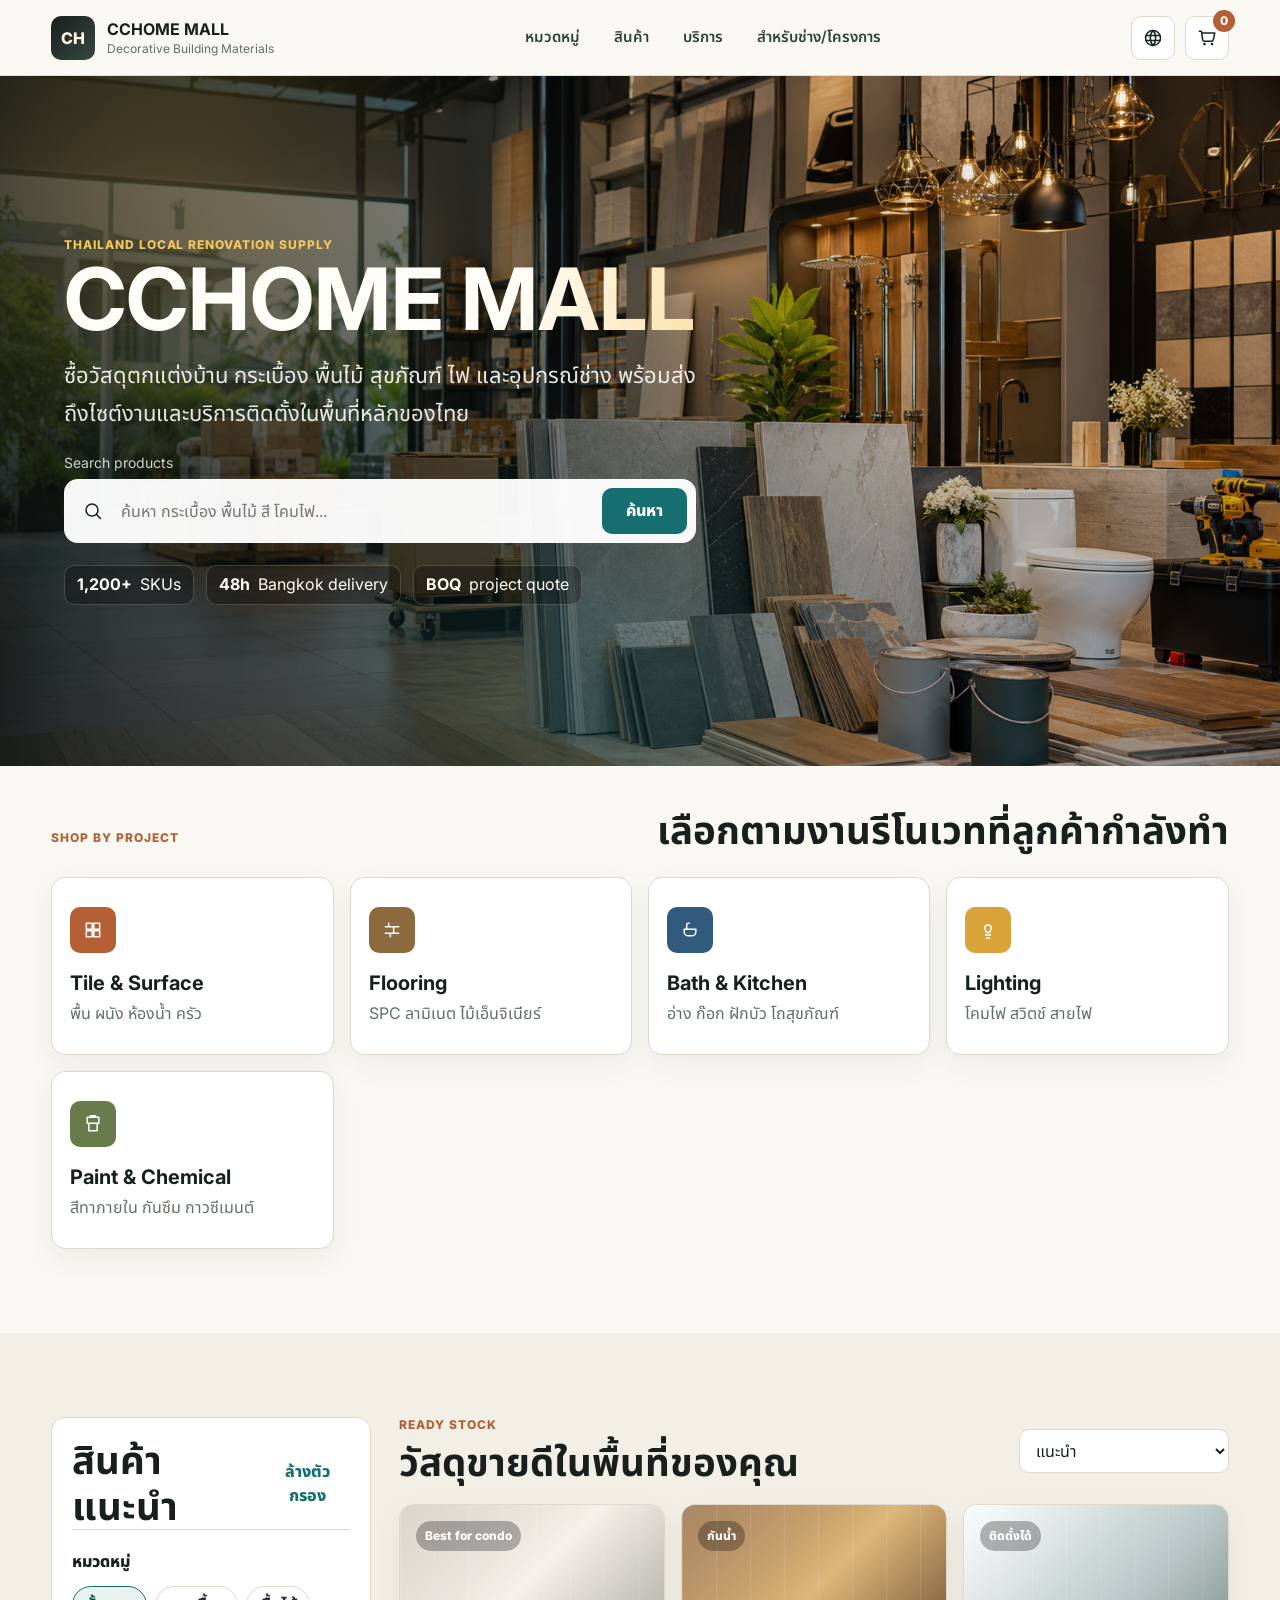
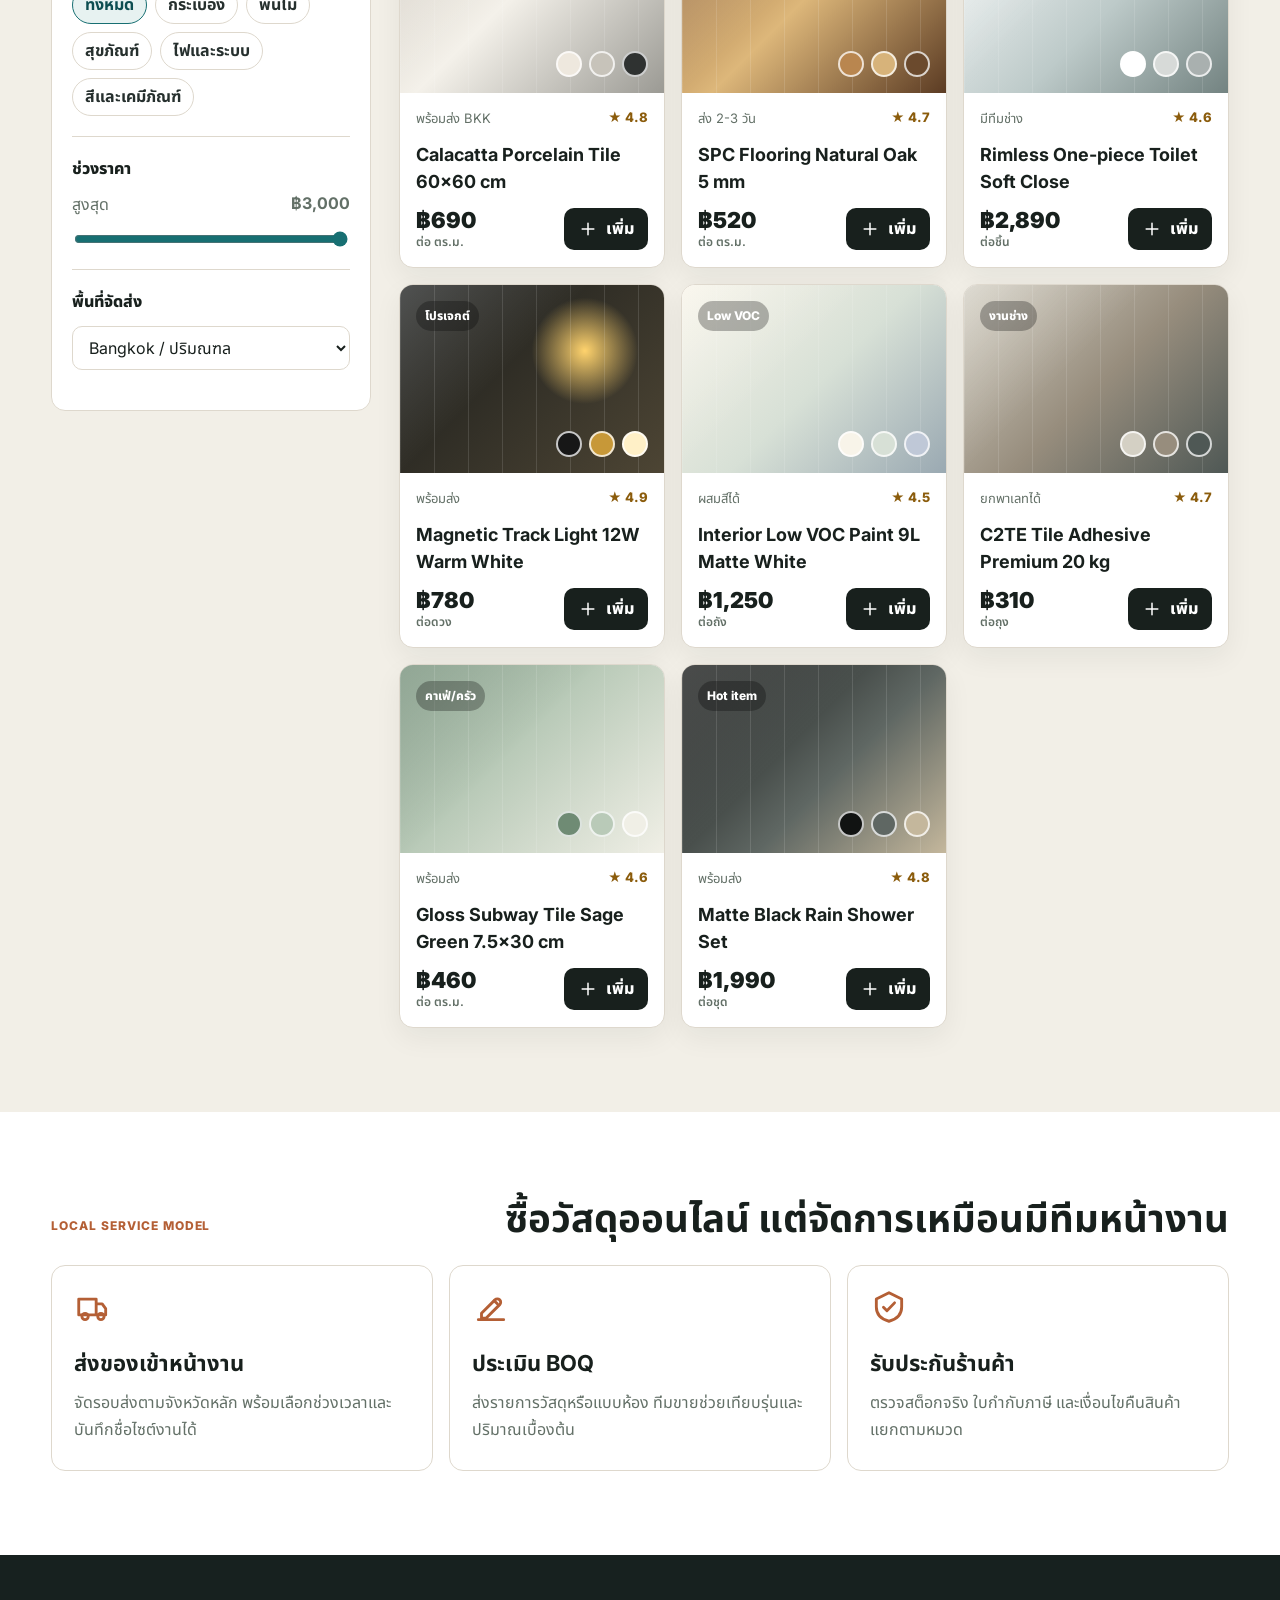
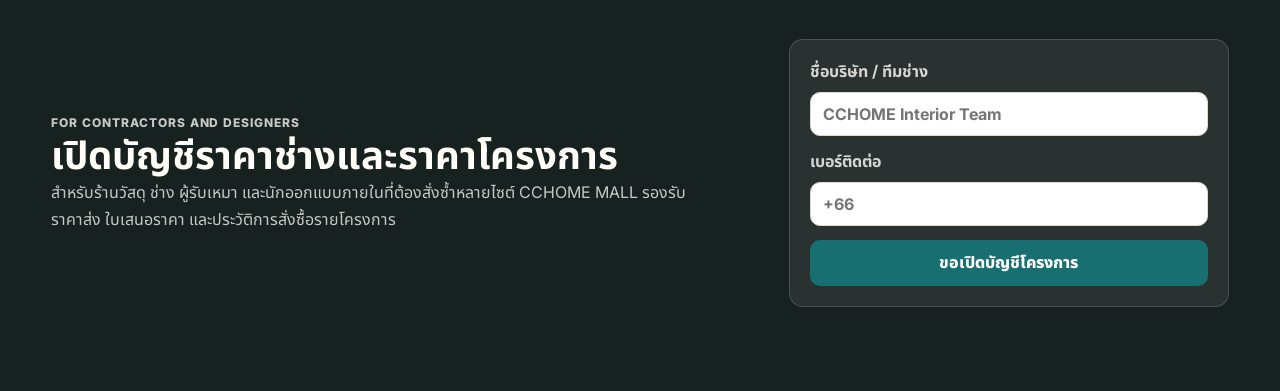
==== index.html @ 35a235f2 "Initial commit: CCHOME MALL storefront with premium motion design Adds smooth scroll-reveal, hover l" ====
<!doctype html>
<html lang="th">
  <head>
    <meta charset="UTF-8" />
    <meta name="viewport" content="width=device-width, initial-scale=1.0" />
    <meta
      name="description"
      content="CCHOME MALL Thailand local online shopping platform for decorative building materials, renovation supplies, delivery and installation."
    />
    <title>CCHOME MALL | Thailand Decorative Building Materials</title>
    <link rel="icon" href="assets/favicon.svg" type="image/svg+xml" />
    <link rel="preconnect" href="https://fonts.googleapis.com" />
    <link rel="preconnect" href="https://fonts.gstatic.com" crossorigin />
    <link
      href="https://fonts.googleapis.com/css2?family=Noto+Sans+Thai:wght@400;500;600;700;800&family=Inter:wght@400;500;600;700;800&display=swap"
      rel="stylesheet"
    />
    <link rel="stylesheet" href="styles.css" />
  </head>
  <body>
    <header class="site-header">
      <a class="brand" href="#" aria-label="CCHOME MALL home">
        <span class="brand-mark">CH</span>
        <span>
          <strong>CCHOME MALL</strong>
          <small>Decorative Building Materials</small>
        </span>
      </a>

      <nav class="top-nav" aria-label="Main navigation">
        <a href="#categories">หมวดหมู่</a>
        <a href="#products">สินค้า</a>
        <a href="#services">บริการ</a>
        <a href="#trade">สำหรับช่าง/โครงการ</a>
      </nav>

      <div class="header-actions">
        <button class="icon-button" type="button" aria-label="Choose language" title="Language">
          <svg aria-hidden="true" viewBox="0 0 24 24">
            <path d="M12 21a9 9 0 1 0 0-18 9 9 0 0 0 0 18Z" />
            <path d="M3.6 9h16.8M3.6 15h16.8M12 3c2.1 2.2 3.2 5.2 3.2 9S14.1 18.8 12 21c-2.1-2.2-3.2-5.2-3.2-9S9.9 5.2 12 3Z" />
          </svg>
        </button>
        <button class="cart-button" type="button" data-open-cart aria-label="Open cart">
          <svg aria-hidden="true" viewBox="0 0 24 24">
            <path d="M6.3 6h15l-1.8 8.2a2 2 0 0 1-2 1.6H8.8a2 2 0 0 1-2-1.6L5.3 3.8H2.8" />
            <path d="M9 20a.7.7 0 1 0 0-1.4A.7.7 0 0 0 9 20ZM18 20a.7.7 0 1 0 0-1.4.7.7 0 0 0 0 1.4Z" />
          </svg>
          <span data-cart-count>0</span>
        </button>
      </div>
    </header>

    <main>
      <section class="hero" aria-label="CCHOME MALL shopping entry">
        <img src="assets/hero-showroom.png" alt="Modern showroom with tiles, flooring, lighting and bathroom materials" />
        <div class="hero-overlay"></div>
        <div class="hero-glow" aria-hidden="true"></div>
        <div class="hero-content">
          <p class="eyebrow">Thailand local renovation supply</p>
          <h1>CCHOME MALL</h1>
          <p class="hero-copy">
            ซื้อวัสดุตกแต่งบ้าน กระเบื้อง พื้นไม้ สุขภัณฑ์ ไฟ และอุปกรณ์ช่าง พร้อมส่งถึงไซต์งานและบริการติดตั้งในพื้นที่หลักของไทย
          </p>

          <form class="search-panel" role="search" data-search-form>
            <label for="site-search">Search products</label>
            <div class="search-row">
              <svg aria-hidden="true" viewBox="0 0 24 24">
                <path d="m21 21-4.4-4.4M10.8 18a7.2 7.2 0 1 1 0-14.4 7.2 7.2 0 0 1 0 14.4Z" />
              </svg>
              <input id="site-search" type="search" placeholder="ค้นหา กระเบื้อง พื้นไม้ สี โคมไฟ..." autocomplete="off" />
              <button type="submit">ค้นหา</button>
            </div>
          </form>

          <div class="hero-stats" aria-label="Marketplace highlights">
            <span><strong data-count-to="1200" data-suffix="+">0</strong> SKUs</span>
            <span><strong data-count-to="48" data-suffix="h">0</strong> Bangkok delivery</span>
            <span><strong>BOQ</strong> project quote</span>
          </div>
        </div>
      </section>

      <section class="quick-shop" id="categories">
        <div class="section-heading reveal">
          <p class="eyebrow">Shop by project</p>
          <h2>เลือกตามงานรีโนเวทที่ลูกค้ากำลังทำ</h2>
        </div>
        <div class="category-grid" data-category-list></div>
      </section>

      <section class="commerce-layout" id="products">
        <aside class="filter-panel" aria-label="Product filters">
          <div class="filter-head">
            <h2>สินค้าแนะนำ</h2>
            <button class="text-button" type="button" data-clear-filters>ล้างตัวกรอง</button>
          </div>

          <div class="filter-group">
            <span class="filter-label">หมวดหมู่</span>
            <div class="chip-list" data-filter-chips></div>
          </div>

          <div class="filter-group">
            <span class="filter-label">ช่วงราคา</span>
            <label class="range-label" for="price-range">
              <span>สูงสุด</span>
              <strong data-price-label>฿3,000</strong>
            </label>
            <input id="price-range" type="range" min="250" max="3000" step="50" value="3000" data-price-range />
          </div>

          <div class="filter-group">
            <span class="filter-label">พื้นที่จัดส่ง</span>
            <select data-delivery-zone aria-label="Delivery zone">
              <option value="Bangkok">Bangkok / ปริมณฑล</option>
              <option value="Chiang Mai">Chiang Mai</option>
              <option value="Phuket">Phuket</option>
              <option value="Isan">Nakhon Ratchasima / Khon Kaen</option>
            </select>
          </div>
        </aside>

        <section class="product-zone" aria-live="polite">
          <div class="toolbar">
            <div>
              <p class="eyebrow">Ready stock</p>
              <h2 data-result-title>วัสดุขายดีในพื้นที่ของคุณ</h2>
            </div>
            <select data-sort aria-label="Sort products">
              <option value="recommended">แนะนำ</option>
              <option value="price-low">ราคาต่ำไปสูง</option>
              <option value="price-high">ราคาสูงไปต่ำ</option>
              <option value="rating">คะแนนสูงสุด</option>
            </select>
          </div>
          <div class="product-grid" data-product-grid></div>
        </section>
      </section>

      <section class="service-band" id="services">
        <div class="section-heading reveal">
          <p class="eyebrow">Local service model</p>
          <h2>ซื้อวัสดุออนไลน์ แต่จัดการเหมือนมีทีมหน้างาน</h2>
        </div>
        <div class="service-grid">
          <article class="reveal">
            <svg aria-hidden="true" viewBox="0 0 24 24">
              <path d="M3 7h11v10H3zM14 10h3.8l2.2 3v4h-6z" />
              <path d="M7 20a2 2 0 1 0 0-4 2 2 0 0 0 0 4ZM17 20a2 2 0 1 0 0-4 2 2 0 0 0 0 4Z" />
            </svg>
            <h3>ส่งของเข้าหน้างาน</h3>
            <p>จัดรอบส่งตามจังหวัดหลัก พร้อมเลือกช่วงเวลาและบันทึกชื่อไซต์งานได้</p>
          </article>
          <article class="reveal">
            <svg aria-hidden="true" viewBox="0 0 24 24">
              <path d="M4 20h16M6 16l8.5-8.5a2.1 2.1 0 0 1 3 3L9 19H6z" />
              <path d="m14 8 2 2" />
            </svg>
            <h3>ประเมิน BOQ</h3>
            <p>ส่งรายการวัสดุหรือแบบห้อง ทีมขายช่วยเทียบรุ่นและปริมาณเบื้องต้น</p>
          </article>
          <article class="reveal">
            <svg aria-hidden="true" viewBox="0 0 24 24">
              <path d="M12 3 4 7v5c0 5 3.4 7.8 8 9 4.6-1.2 8-4 8-9V7z" />
              <path d="m8.5 12.2 2.2 2.2 4.8-5" />
            </svg>
            <h3>รับประกันร้านค้า</h3>
            <p>ตรวจสต็อกจริง ใบกำกับภาษี และเงื่อนไขคืนสินค้าแยกตามหมวด</p>
          </article>
        </div>
      </section>

      <section class="trade-section" id="trade">
        <div class="reveal">
          <p class="eyebrow">For contractors and designers</p>
          <h2>เปิดบัญชีราคาช่างและราคาโครงการ</h2>
          <p>
            สำหรับร้านวัสดุ ช่าง ผู้รับเหมา และนักออกแบบภายในที่ต้องสั่งซ้ำหลายไซต์ CCHOME MALL รองรับราคาส่ง ใบเสนอราคา และประวัติการสั่งซื้อรายโครงการ
          </p>
        </div>
        <form class="trade-form reveal">
          <label>
            ชื่อบริษัท / ทีมช่าง
            <input type="text" placeholder="CCHOME Interior Team" />
          </label>
          <label>
            เบอร์ติดต่อ
            <input type="tel" placeholder="+66" />
          </label>
          <button type="button">ขอเปิดบัญชีโครงการ</button>
        </form>
      </section>
    </main>

    <aside class="cart-drawer" aria-hidden="true" data-cart-drawer>
      <div class="cart-backdrop" data-close-cart></div>
      <section class="cart-panel" aria-label="Shopping cart">
        <div class="cart-head">
          <div>
            <p class="eyebrow">Your cart</p>
            <h2>ตะกร้าสินค้า</h2>
          </div>
          <button class="icon-button" type="button" aria-label="Close cart" data-close-cart title="Close">
            <svg aria-hidden="true" viewBox="0 0 24 24">
              <path d="M18 6 6 18M6 6l12 12" />
            </svg>
          </button>
        </div>
        <div class="cart-items" data-cart-items></div>
        <div class="cart-summary">
          <div><span>สินค้า</span><strong data-subtotal>฿0</strong></div>
          <div><span>จัดส่งโดยประมาณ</span><strong data-shipping>฿0</strong></div>
          <div class="total"><span>รวม</span><strong data-total>฿0</strong></div>
          <button type="button" data-checkout>ดำเนินการขอใบเสนอราคา</button>
        </div>
      </section>
    </aside>

    <div class="toast" role="status" aria-live="polite" data-toast></div>

    <script src="app.js"></script>
  </body>
</html>
---- styles.css ----
:root {
  --ink: #18201d;
  --muted: #637067;
  --paper: #faf8f2;
  --surface: #ffffff;
  --line: #ded8cd;
  --teal: #176f72;
  --teal-dark: #0d4e51;
  --clay: #b45f35;
  --gold: #d8a338;
  --charcoal: #26302e;
  --sky: #e7f2f1;
  --shadow: 0 18px 50px rgba(24, 32, 29, 0.14);
  --shadow-soft: 0 10px 28px rgba(24, 32, 29, 0.06);
  --shadow-lift: 0 24px 48px rgba(24, 32, 29, 0.16), 0 4px 12px rgba(24, 32, 29, 0.08);
  --shadow-glow: 0 20px 44px rgba(23, 111, 114, 0.22);
  --radius: 14px;
  --radius-sm: 10px;
  --ease: cubic-bezier(0.16, 1, 0.3, 1);
  --ease-spring: cubic-bezier(0.34, 1.56, 0.64, 1);
  color-scheme: light;
  font-family: "Inter", "Noto Sans Thai", system-ui, -apple-system, BlinkMacSystemFont, sans-serif;
}

* {
  box-sizing: border-box;
}

html {
  scroll-behavior: smooth;
}

@media (prefers-reduced-motion: reduce) {
  html {
    scroll-behavior: auto;
  }

  *,
  *::before,
  *::after {
    animation-duration: 0.001ms !important;
    animation-iteration-count: 1 !important;
    transition-duration: 0.001ms !important;
  }
}

.reveal {
  opacity: 0;
  transform: translateY(28px);
  transition: opacity 760ms var(--ease), transform 760ms var(--ease);
}

.reveal.in-view {
  opacity: 1;
  transform: none;
}

.category-grid .reveal:nth-child(2),
.product-grid .reveal:nth-child(2),
.service-grid .reveal:nth-child(2) {
  transition-delay: 80ms;
}

.category-grid .reveal:nth-child(3),
.product-grid .reveal:nth-child(3),
.service-grid .reveal:nth-child(3) {
  transition-delay: 160ms;
}

.category-grid .reveal:nth-child(4),
.product-grid .reveal:nth-child(4) {
  transition-delay: 240ms;
}

.category-grid .reveal:nth-child(5),
.product-grid .reveal:nth-child(5) {
  transition-delay: 320ms;
}

.category-grid .reveal:nth-child(6),
.product-grid .reveal:nth-child(6) {
  transition-delay: 400ms;
}

.product-grid .reveal:nth-child(7) {
  transition-delay: 480ms;
}

.product-grid .reveal:nth-child(8) {
  transition-delay: 560ms;
}

body {
  margin: 0;
  color: var(--ink);
  background: var(--paper);
}

button,
input,
select {
  font: inherit;
}

button {
  cursor: pointer;
}

a {
  color: inherit;
  text-decoration: none;
}

svg {
  width: 20px;
  height: 20px;
  fill: none;
  stroke: currentColor;
  stroke-linecap: round;
  stroke-linejoin: round;
  stroke-width: 1.8;
}

.site-header {
  position: sticky;
  top: 0;
  z-index: 30;
  display: grid;
  grid-template-columns: auto 1fr auto;
  gap: 24px;
  align-items: center;
  min-height: 76px;
  padding: 12px clamp(16px, 4vw, 56px);
  border-bottom: 1px solid rgba(222, 216, 205, 0.8);
  background: rgba(250, 248, 242, 0.92);
  backdrop-filter: blur(18px);
  transition: min-height 320ms var(--ease), box-shadow 320ms var(--ease), background 320ms var(--ease);
}

.site-header.scrolled {
  min-height: 62px;
  box-shadow: 0 12px 30px rgba(24, 32, 29, 0.08);
}

.brand {
  display: inline-flex;
  align-items: center;
  gap: 12px;
  min-width: 210px;
}

.brand-mark {
  display: grid;
  width: 44px;
  height: 44px;
  place-items: center;
  border-radius: var(--radius-sm);
  background: linear-gradient(135deg, var(--ink), #384843);
  color: #fff7e6;
  font-weight: 800;
  letter-spacing: 0;
  transition: transform 420ms var(--ease-spring);
}

.brand:hover .brand-mark {
  transform: rotate(-6deg) scale(1.06);
}

.brand strong,
.brand small {
  display: block;
}

.brand small {
  margin-top: 2px;
  color: var(--muted);
  font-size: 12px;
}

.top-nav {
  display: flex;
  justify-content: center;
  gap: clamp(12px, 3vw, 34px);
  color: #33413d;
  font-size: 15px;
  font-weight: 600;
}

.top-nav a {
  position: relative;
  padding: 8px 0;
}

.top-nav a::after {
  content: "";
  position: absolute;
  left: 0;
  right: 0;
  bottom: 0;
  height: 2px;
  background: var(--clay);
  transform: scaleX(0);
  transform-origin: right;
  transition: transform 360ms var(--ease);
}

.top-nav a:hover::after {
  transform: scaleX(1);
  transform-origin: left;
}

.header-actions {
  display: flex;
  justify-content: flex-end;
  gap: 10px;
}

.icon-button,
.cart-button {
  display: inline-grid;
  width: 44px;
  height: 44px;
  place-items: center;
  border: 1px solid var(--line);
  border-radius: var(--radius-sm);
  background: var(--surface);
  color: var(--ink);
  transition: transform 280ms var(--ease-spring), box-shadow 280ms var(--ease), border-color 280ms var(--ease);
}

.icon-button:hover,
.cart-button:hover {
  transform: translateY(-2px);
  border-color: var(--teal);
  box-shadow: var(--shadow-soft);
}

.cart-button {
  position: relative;
}

.cart-button span {
  position: absolute;
  top: -7px;
  right: -7px;
  display: grid;
  min-width: 22px;
  height: 22px;
  place-items: center;
  border-radius: 999px;
  background: var(--clay);
  color: #fff;
  font-size: 12px;
  font-weight: 800;
  transition: transform 320ms var(--ease-spring);
}

.cart-button span.bump {
  animation: cart-bump 420ms var(--ease-spring);
}

@keyframes cart-bump {
  0% {
    transform: scale(1);
  }
  40% {
    transform: scale(1.5);
  }
  100% {
    transform: scale(1);
  }
}

.hero {
  position: relative;
  min-height: clamp(560px, calc(100vh - 150px), 690px);
  display: grid;
  align-items: center;
  overflow: hidden;
  background: var(--charcoal);
}

.hero img {
  position: absolute;
  inset: 0;
  width: 100%;
  height: 100%;
  object-fit: cover;
  animation: kenburns 24s var(--ease) infinite alternate;
}

@keyframes kenburns {
  from {
    transform: scale(1);
  }
  to {
    transform: scale(1.08);
  }
}

.hero-overlay {
  position: absolute;
  inset: 0;
  background:
    linear-gradient(90deg, rgba(11, 18, 17, 0.82), rgba(11, 18, 17, 0.52) 36%, rgba(11, 18, 17, 0.04) 72%),
    linear-gradient(0deg, rgba(0, 0, 0, 0.34), rgba(0, 0, 0, 0));
}

.hero-glow {
  position: absolute;
  inset: 0;
  z-index: 0;
  overflow: hidden;
  pointer-events: none;
}

.hero-glow::before,
.hero-glow::after {
  content: "";
  position: absolute;
  width: 46vw;
  height: 46vw;
  border-radius: 50%;
  filter: blur(80px);
  opacity: 0.32;
  animation: drift 16s var(--ease) infinite alternate;
}

.hero-glow::before {
  top: -14vw;
  left: -10vw;
  background: radial-gradient(circle, var(--gold), transparent 70%);
}

.hero-glow::after {
  bottom: -18vw;
  left: 24vw;
  background: radial-gradient(circle, var(--teal), transparent 70%);
  animation-delay: -8s;
}

@keyframes drift {
  from {
    transform: translate(0, 0) scale(1);
  }
  to {
    transform: translate(3vw, 4vw) scale(1.12);
  }
}

.hero-content {
  position: relative;
  z-index: 1;
  width: min(760px, 100%);
  padding: clamp(24px, 5vw, 56px) clamp(16px, 5vw, 72px);
  color: #fffdf7;
}

.hero-content > * {
  opacity: 0;
  animation: rise-in 900ms var(--ease) forwards;
}

.hero-content > *:nth-child(1) {
  animation-delay: 80ms;
}

.hero-content > *:nth-child(2) {
  animation-delay: 180ms;
}

.hero-content > *:nth-child(3) {
  animation-delay: 280ms;
}

.hero-content > *:nth-child(4) {
  animation-delay: 400ms;
}

.hero-content > *:nth-child(5) {
  animation-delay: 520ms;
}

@keyframes rise-in {
  from {
    opacity: 0;
    transform: translateY(22px);
  }
  to {
    opacity: 1;
    transform: translateY(0);
  }
}

.eyebrow {
  margin: 0 0 8px;
  color: var(--clay);
  font-size: 12px;
  font-weight: 800;
  letter-spacing: 0.08em;
  text-transform: uppercase;
}

.hero .eyebrow {
  color: #f6c65d;
}

.hero h1 {
  margin: 0;
  background: linear-gradient(100deg, #fffdf7 30%, #f6c65d 55%, #fffdf7 78%);
  background-size: 240% 100%;
  background-clip: text;
  -webkit-background-clip: text;
  -webkit-text-fill-color: transparent;
  font-size: clamp(48px, 7vw, 86px);
  line-height: 0.92;
  letter-spacing: 0;
  animation:
    rise-in 900ms var(--ease) 180ms forwards,
    shine 7s var(--ease) 1.1s infinite;
}

@keyframes shine {
  0% {
    background-position: 200% 0;
  }
  60%,
  100% {
    background-position: -40% 0;
  }
}

.hero-copy {
  max-width: 650px;
  margin: 18px 0 22px;
  color: rgba(255, 253, 247, 0.9);
  font-size: clamp(18px, 2vw, 22px);
  line-height: 1.7;
}

.search-panel {
  width: min(680px, 100%);
}

.search-panel label {
  display: block;
  margin-bottom: 8px;
  color: rgba(255, 253, 247, 0.8);
  font-size: 14px;
}

.search-row {
  display: grid;
  grid-template-columns: 24px 1fr auto;
  align-items: center;
  gap: 12px;
  min-height: 62px;
  padding: 8px 8px 8px 18px;
  border: 1px solid rgba(255, 255, 255, 0.22);
  border-radius: var(--radius);
  background: rgba(255, 255, 255, 0.96);
  color: var(--ink);
  box-shadow: var(--shadow);
  transition: box-shadow 320ms var(--ease), transform 320ms var(--ease);
}

.search-row:focus-within {
  box-shadow: 0 24px 56px rgba(0, 0, 0, 0.28), 0 0 0 3px rgba(216, 163, 56, 0.35);
  transform: translateY(-2px);
}

.search-row input {
  width: 100%;
  min-width: 0;
  border: 0;
  outline: 0;
  background: transparent;
  color: var(--ink);
}

.search-row button,
.trade-form button,
.cart-summary button {
  min-height: 46px;
  border: 0;
  border-radius: var(--radius-sm);
  background: var(--teal);
  color: #fff;
  font-weight: 800;
  transition: transform 240ms var(--ease-spring), box-shadow 240ms var(--ease), background 240ms var(--ease);
}

.search-row button:hover,
.trade-form button:hover,
.cart-summary button:hover {
  background: var(--teal-dark);
  box-shadow: var(--shadow-glow);
  transform: translateY(-2px);
}

.search-row button:active,
.trade-form button:active,
.cart-summary button:active {
  transform: translateY(0) scale(0.97);
}

.search-row button {
  padding: 0 24px;
}

.hero-stats {
  display: flex;
  flex-wrap: wrap;
  gap: 12px;
  margin-top: 22px;
}

.hero-stats span {
  display: inline-flex;
  gap: 8px;
  align-items: baseline;
  min-height: 40px;
  padding: 8px 12px;
  border: 1px solid rgba(255, 255, 255, 0.18);
  border-radius: var(--radius-sm);
  background: rgba(0, 0, 0, 0.28);
  backdrop-filter: blur(6px);
  transition: transform 320ms var(--ease-spring), background 320ms var(--ease), border-color 320ms var(--ease);
}

.hero-stats span:hover {
  transform: translateY(-3px);
  background: rgba(0, 0, 0, 0.4);
  border-color: rgba(216, 163, 56, 0.55);
}

.quick-shop,
.commerce-layout,
.service-band,
.trade-section {
  padding: clamp(42px, 7vw, 84px) clamp(16px, 4vw, 56px);
}

.quick-shop {
  padding-top: clamp(20px, 4vw, 42px);
}

.section-heading {
  display: flex;
  justify-content: space-between;
  gap: 24px;
  align-items: end;
  max-width: 1180px;
  margin: 0 auto 24px;
}

.section-heading h2,
.toolbar h2,
.filter-head h2,
.cart-head h2,
.trade-section h2 {
  margin: 0;
  font-size: clamp(26px, 3vw, 42px);
  line-height: 1.18;
}

.category-grid {
  display: grid;
  grid-template-columns: repeat(4, minmax(0, 1fr));
  gap: 16px;
  max-width: 1180px;
  margin: 0 auto;
}

.category-card {
  min-height: 178px;
  padding: 18px;
  border: 1px solid var(--line);
  border-radius: var(--radius);
  background: var(--surface);
  color: var(--ink);
  text-align: left;
  box-shadow: var(--shadow-soft);
  transition: transform 380ms var(--ease), box-shadow 380ms var(--ease), border-color 380ms var(--ease);
}

.category-card:hover {
  transform: translateY(-6px);
  border-color: transparent;
  box-shadow: var(--shadow-lift);
}

.category-card .category-icon {
  display: grid;
  width: 46px;
  height: 46px;
  place-items: center;
  border-radius: var(--radius-sm);
  color: #fff;
  transition: transform 380ms var(--ease-spring);
}

.category-card:hover .category-icon {
  transform: scale(1.1) rotate(-4deg);
}

.category-card h3 {
  margin: 18px 0 6px;
  font-size: 20px;
}

.category-card p {
  margin: 0;
  color: var(--muted);
  line-height: 1.55;
}

.commerce-layout {
  display: grid;
  grid-template-columns: minmax(260px, 320px) 1fr;
  gap: 28px;
  align-items: start;
  background: #f2efe7;
}

.filter-panel {
  position: sticky;
  top: 100px;
  border: 1px solid var(--line);
  border-radius: var(--radius);
  background: var(--surface);
  padding: 20px;
}

.filter-head,
.toolbar,
.cart-head {
  display: flex;
  align-items: center;
  justify-content: space-between;
  gap: 16px;
}

.text-button {
  border: 0;
  background: transparent;
  color: var(--teal);
  font-weight: 800;
}

.filter-group {
  display: grid;
  gap: 12px;
  padding: 20px 0;
  border-top: 1px solid var(--line);
}

.filter-label {
  color: var(--ink);
  font-weight: 800;
}

.chip-list {
  display: flex;
  flex-wrap: wrap;
  gap: 8px;
}

.chip {
  min-height: 38px;
  padding: 0 12px;
  border: 1px solid var(--line);
  border-radius: 999px;
  background: #fff;
  color: var(--charcoal);
  font-weight: 700;
  transition: transform 240ms var(--ease-spring), border-color 240ms var(--ease), background 240ms var(--ease), color 240ms var(--ease);
}

.chip:hover {
  transform: translateY(-2px);
  border-color: var(--teal);
}

.chip.active {
  border-color: var(--teal);
  background: var(--sky);
  color: var(--teal-dark);
}

.text-button {
  transition: transform 240ms var(--ease-spring);
}

.text-button:hover {
  transform: translateX(-2px);
}

.range-label {
  display: flex;
  justify-content: space-between;
  color: var(--muted);
}

input[type="range"] {
  accent-color: var(--teal);
}

select,
.trade-form input {
  min-height: 44px;
  width: 100%;
  border: 1px solid var(--line);
  border-radius: var(--radius-sm);
  background: #fff;
  color: var(--ink);
  padding: 0 12px;
  transition: border-color 240ms var(--ease), box-shadow 240ms var(--ease);
}

select:focus,
.trade-form input:focus {
  outline: none;
  border-color: var(--teal);
  box-shadow: 0 0 0 3px rgba(23, 111, 114, 0.15);
}

.product-zone {
  min-width: 0;
}

.toolbar {
  margin-bottom: 18px;
}

.toolbar select {
  width: min(210px, 42vw);
}

.product-grid {
  display: grid;
  grid-template-columns: repeat(3, minmax(0, 1fr));
  gap: 16px;
}

.product-card {
  display: grid;
  overflow: hidden;
  border: 1px solid var(--line);
  border-radius: var(--radius);
  background: var(--surface);
  box-shadow: var(--shadow-soft);
  transition: transform 420ms var(--ease), box-shadow 420ms var(--ease), border-color 420ms var(--ease);
}

.product-card:hover {
  transform: translateY(-8px);
  border-color: transparent;
  box-shadow: var(--shadow-lift);
}

.product-visual {
  position: relative;
  min-height: 188px;
  padding: 16px;
  background: var(--tile-bg);
  color: #fff;
  overflow: hidden;
}

.product-visual::before {
  content: "";
  position: absolute;
  inset: 0;
  background:
    linear-gradient(135deg, rgba(255, 255, 255, 0.24), rgba(255, 255, 255, 0) 42%),
    repeating-linear-gradient(90deg, rgba(255, 255, 255, 0.12) 0 1px, transparent 1px 34px);
  transition: transform 600ms var(--ease);
}

.product-card:hover .product-visual::before {
  transform: scale(1.15) rotate(2deg);
}

.product-visual span {
  position: relative;
  display: inline-flex;
  min-height: 30px;
  align-items: center;
  padding: 4px 9px;
  border-radius: 999px;
  background: rgba(0, 0, 0, 0.28);
  font-size: 12px;
  font-weight: 800;
}

.swatches {
  position: absolute;
  right: 16px;
  bottom: 16px;
  display: flex;
  gap: 7px;
}

.swatches i {
  display: block;
  width: 26px;
  height: 26px;
  border: 2px solid rgba(255, 255, 255, 0.76);
  border-radius: 50%;
  background: var(--swatch);
  transition: transform 280ms var(--ease-spring);
}

.swatches i:hover {
  transform: scale(1.22) translateY(-2px);
}

.product-body {
  display: grid;
  gap: 12px;
  padding: 16px;
}

.product-meta {
  display: flex;
  justify-content: space-between;
  gap: 12px;
  color: var(--muted);
  font-size: 13px;
}

.product-card h3 {
  min-height: 54px;
  margin: 0;
  font-size: 18px;
  line-height: 1.5;
}

.rating {
  color: #8b5c0c;
  font-weight: 800;
}

.product-foot {
  display: flex;
  align-items: center;
  justify-content: space-between;
  gap: 12px;
}

.price {
  font-size: 22px;
  font-weight: 900;
}

.unit {
  display: block;
  color: var(--muted);
  font-size: 12px;
  font-weight: 600;
}

.add-button {
  display: inline-flex;
  align-items: center;
  gap: 8px;
  min-height: 42px;
  padding: 0 14px;
  border: 0;
  border-radius: var(--radius-sm);
  background: var(--ink);
  color: #fff;
  font-weight: 800;
  transition: transform 240ms var(--ease-spring), box-shadow 240ms var(--ease), background 240ms var(--ease);
}

.add-button:hover {
  background: var(--teal-dark);
  box-shadow: var(--shadow-glow);
  transform: translateY(-2px);
}

.add-button:active,
.add-button.pop {
  transform: scale(0.94);
}

.add-button svg {
  transition: transform 280ms var(--ease-spring);
}

.add-button:hover svg {
  transform: rotate(90deg);
}

.empty-state {
  grid-column: 1 / -1;
  padding: 42px;
  border: 1px dashed #bdb5a6;
  border-radius: var(--radius);
  background: rgba(255, 255, 255, 0.62);
  text-align: center;
}

.service-band {
  background: var(--surface);
}

.service-grid {
  display: grid;
  grid-template-columns: repeat(3, minmax(0, 1fr));
  gap: 16px;
  max-width: 1180px;
  margin: 0 auto;
}

.service-grid article {
  min-height: 206px;
  padding: 22px;
  border: 1px solid var(--line);
  border-radius: var(--radius);
  background: #fff;
  transition: transform 380ms var(--ease), box-shadow 380ms var(--ease), border-color 380ms var(--ease);
}

.service-grid article:hover {
  transform: translateY(-6px);
  border-color: transparent;
  box-shadow: var(--shadow-lift);
}

.service-grid svg {
  width: 38px;
  height: 38px;
  color: var(--clay);
  transition: transform 380ms var(--ease-spring);
}

.service-grid article:hover svg {
  transform: scale(1.12) rotate(-4deg);
}

.service-grid h3 {
  margin: 18px 0 8px;
  font-size: 22px;
}

.service-grid p,
.trade-section p {
  margin: 0;
  color: var(--muted);
  line-height: 1.7;
}

.trade-section {
  display: grid;
  grid-template-columns: 1fr minmax(320px, 440px);
  gap: clamp(28px, 6vw, 80px);
  align-items: center;
  background: #17211f;
  color: #fffdf7;
}

.trade-section p {
  max-width: 700px;
  color: rgba(255, 253, 247, 0.76);
}

.trade-form {
  display: grid;
  gap: 14px;
  padding: 20px;
  border: 1px solid rgba(255, 255, 255, 0.16);
  border-radius: var(--radius);
  background: rgba(255, 255, 255, 0.08);
  backdrop-filter: blur(10px);
}

.trade-form label {
  display: grid;
  gap: 8px;
  color: rgba(255, 253, 247, 0.82);
  font-weight: 700;
}

.trade-form button,
.cart-summary button {
  width: 100%;
}

.cart-drawer {
  position: fixed;
  inset: 0;
  z-index: 60;
  visibility: hidden;
  pointer-events: none;
}

.cart-drawer.open {
  visibility: visible;
  pointer-events: auto;
}

.cart-backdrop {
  position: absolute;
  inset: 0;
  background: rgba(11, 18, 17, 0.5);
  opacity: 0;
  transition: opacity 420ms var(--ease);
}

.cart-drawer.open .cart-backdrop {
  opacity: 1;
}

.cart-panel {
  position: absolute;
  top: 0;
  right: 0;
  display: grid;
  grid-template-rows: auto 1fr auto;
  width: min(460px, 100%);
  height: 100%;
  background: var(--surface);
  box-shadow: -18px 0 50px rgba(0, 0, 0, 0.18);
  transform: translateX(100%);
  transition: transform 460ms var(--ease);
}

.cart-drawer.open .cart-panel {
  transform: translateX(0);
}

.cart-head {
  padding: 22px;
  border-bottom: 1px solid var(--line);
}

.cart-items {
  overflow: auto;
  padding: 8px 22px;
}

.cart-item {
  display: grid;
  grid-template-columns: 1fr auto;
  gap: 12px;
  padding: 16px 0;
  border-bottom: 1px solid var(--line);
}

.cart-item h3 {
  margin: 0 0 6px;
  font-size: 16px;
}

.cart-item p {
  margin: 0;
  color: var(--muted);
  font-size: 13px;
}

.qty {
  display: grid;
  grid-template-columns: 34px 34px 34px;
  align-items: center;
  overflow: hidden;
  height: 34px;
  border: 1px solid var(--line);
  border-radius: var(--radius-sm);
}

.qty button {
  height: 34px;
  border: 0;
  background: #f5f2eb;
  font-weight: 900;
  transition: background 200ms var(--ease);
}

.qty button:hover {
  background: var(--sky);
  color: var(--teal-dark);
}

.qty span {
  text-align: center;
  font-weight: 800;
}

.cart-summary {
  display: grid;
  gap: 12px;
  padding: 22px;
  border-top: 1px solid var(--line);
}

.cart-summary div {
  display: flex;
  justify-content: space-between;
  color: var(--muted);
}

.cart-summary .total {
  color: var(--ink);
  font-size: 20px;
}

.toast {
  position: fixed;
  left: 50%;
  bottom: 22px;
  z-index: 80;
  transform: translate(-50%, 18px) scale(0.96);
  min-width: min(360px, calc(100vw - 32px));
  padding: 12px 16px;
  border-radius: var(--radius-sm);
  background: var(--ink);
  color: #fff;
  opacity: 0;
  pointer-events: none;
  transition: 380ms var(--ease-spring);
  text-align: center;
  box-shadow: var(--shadow-lift);
}

.toast.show {
  transform: translate(-50%, 0) scale(1);
  opacity: 1;
}

@media (max-width: 1080px) {
  .site-header {
    grid-template-columns: 1fr auto;
  }

  .top-nav {
    display: none;
  }

  .category-grid,
  .product-grid {
    grid-template-columns: repeat(2, minmax(0, 1fr));
  }

  .commerce-layout {
    grid-template-columns: 1fr;
  }

  .filter-panel {
    position: static;
  }
}

@media (max-width: 720px) {
  .brand {
    min-width: 0;
  }

  .brand small,
  .header-actions .icon-button {
    display: none;
  }

  .site-header {
    min-height: 66px;
    gap: 12px;
  }

  .hero {
    min-height: min(680px, calc(100svh - 116px));
    align-items: end;
  }

  .hero img {
    object-position: 58% center;
  }

  .hero-overlay {
    background:
      linear-gradient(0deg, rgba(11, 18, 17, 0.9), rgba(11, 18, 17, 0.48) 55%, rgba(11, 18, 17, 0.1)),
      linear-gradient(90deg, rgba(11, 18, 17, 0.4), rgba(11, 18, 17, 0.05));
  }

  .hero-content {
    padding-top: 96px;
  }

  .search-row {
    grid-template-columns: 22px 1fr;
  }

  .search-row button {
    grid-column: 1 / -1;
    width: 100%;
  }

  .section-heading,
  .toolbar,
  .trade-section {
    display: grid;
  }

  .trade-section {
    grid-template-columns: 1fr;
  }

  .category-grid,
  .product-grid,
  .service-grid {
    grid-template-columns: 1fr;
  }

  .product-card h3 {
    min-height: auto;
  }

  .toolbar select {
    width: 100%;
  }
}
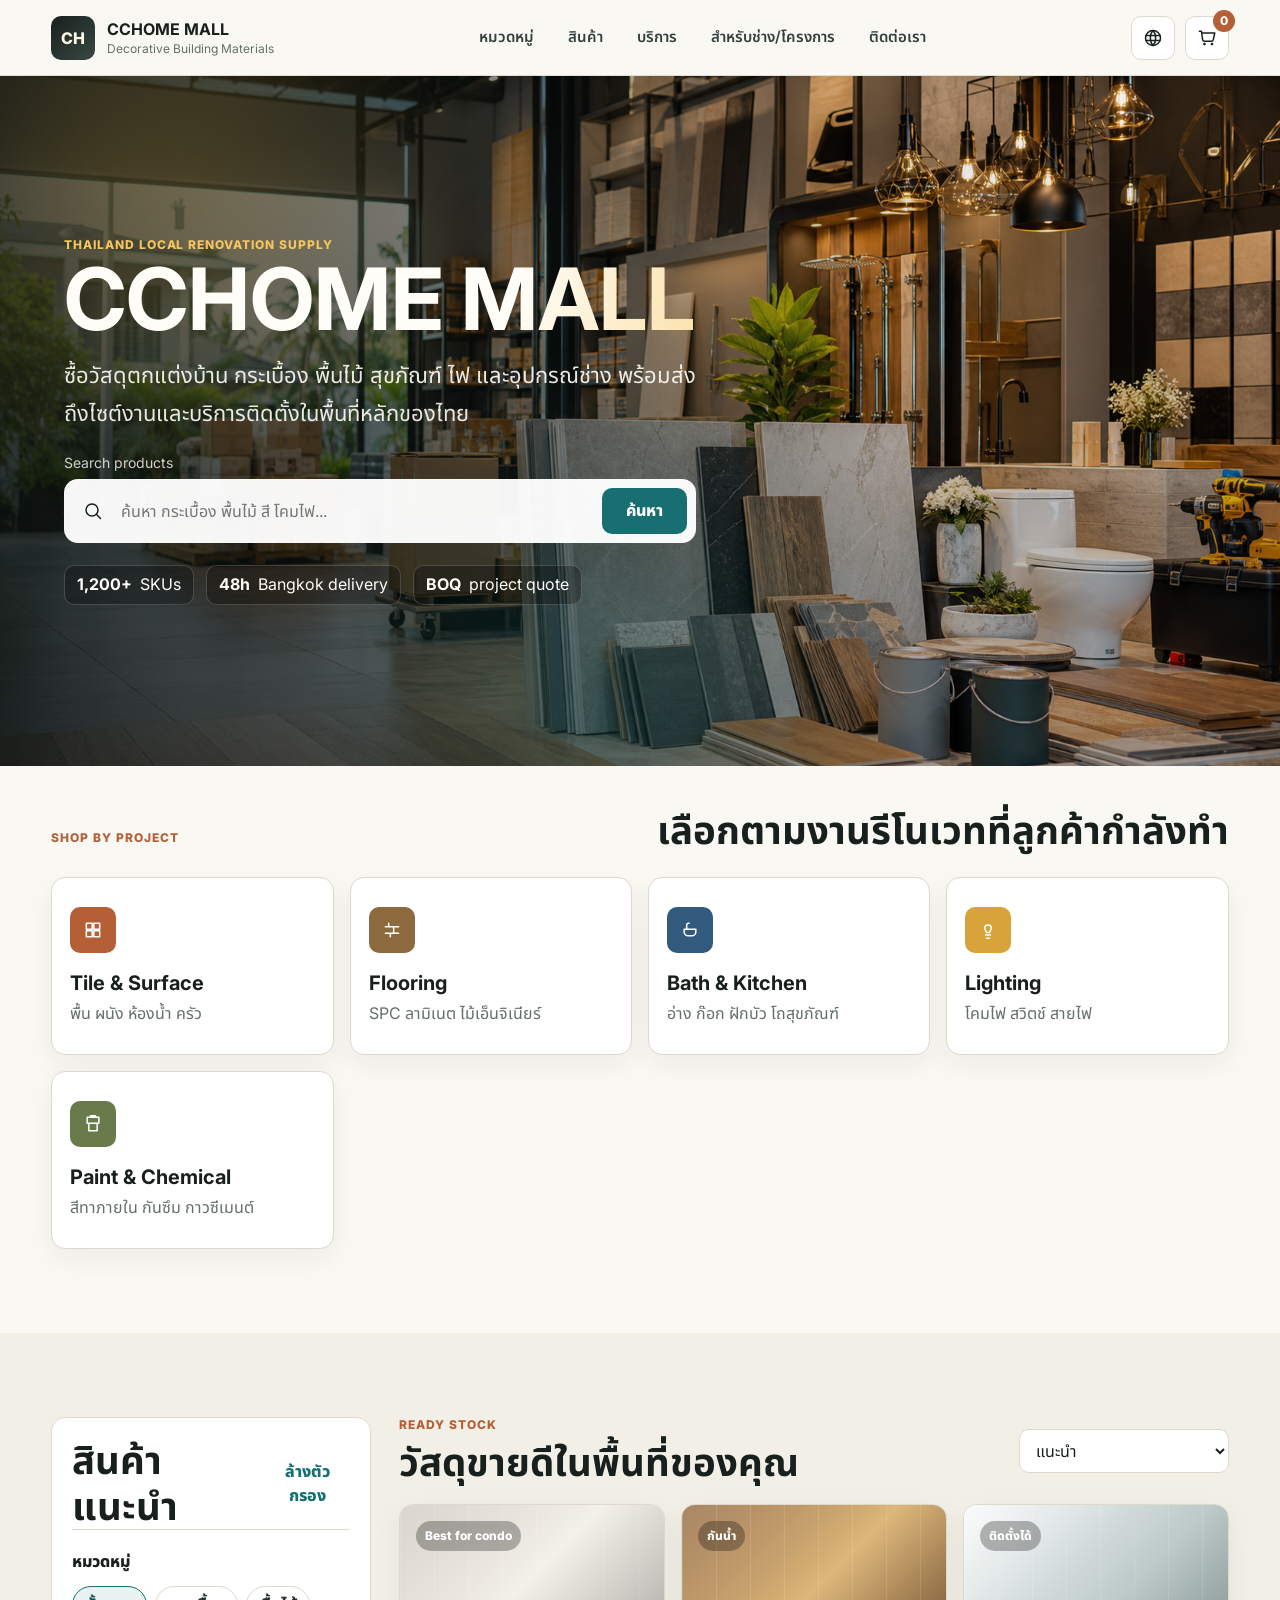
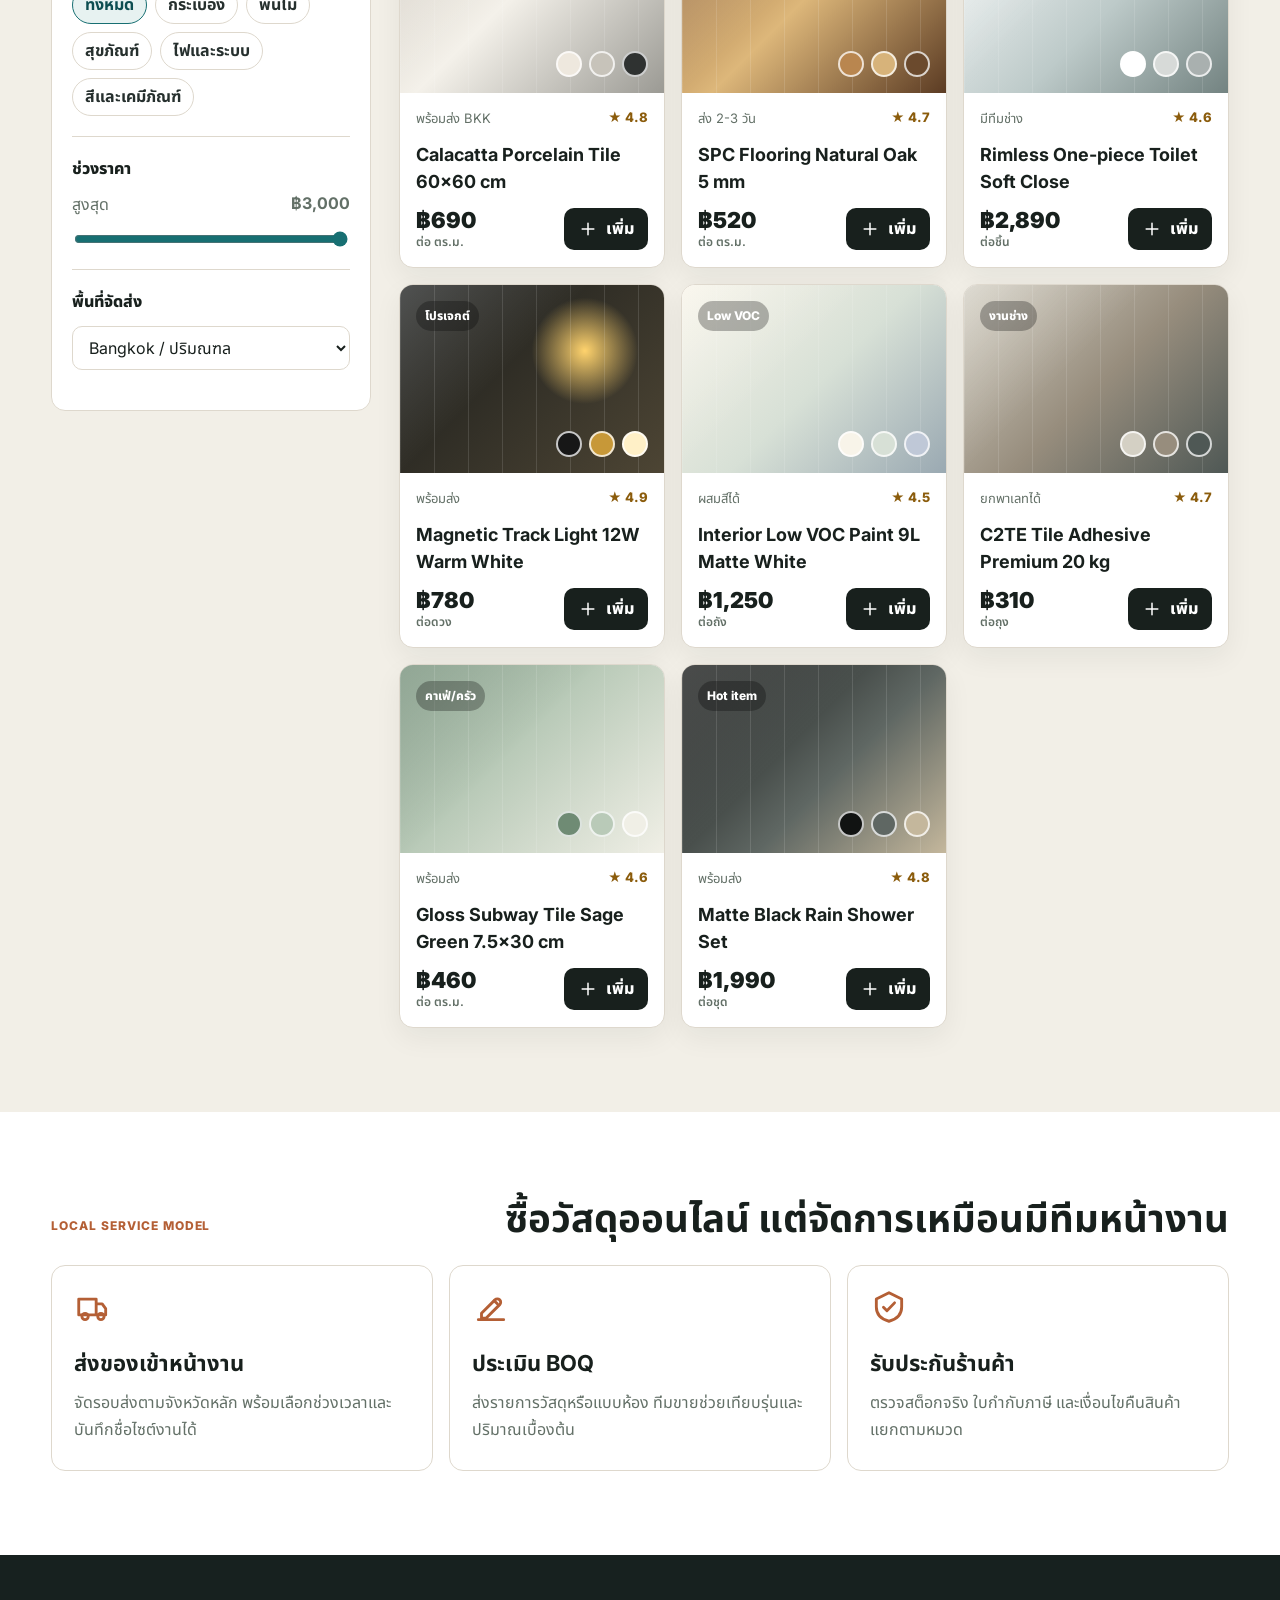
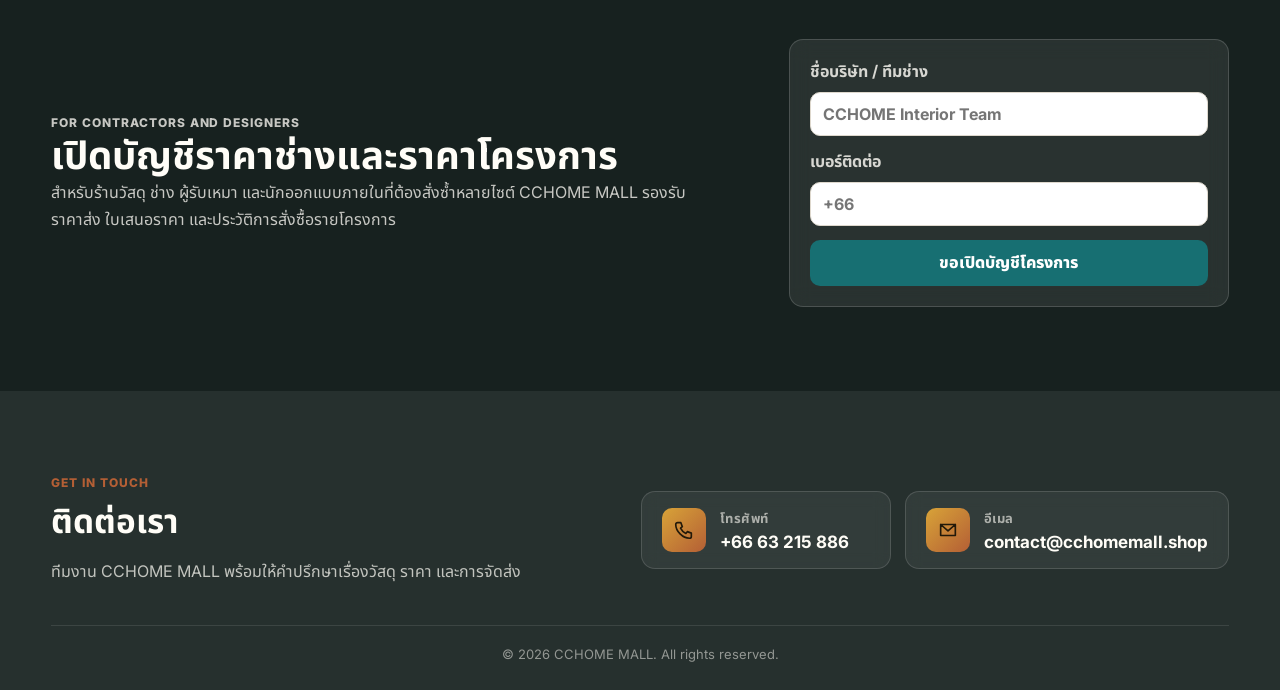
==== commit a4937831: "Add contact footer with phone and email Adds a "ติดต่อเรา" nav link and a dark contact/footer band w" ====
--- a/index.html
+++ b/index.html
@@ -32,6 +32,7 @@
         <a href="#products">สินค้า</a>
         <a href="#services">บริการ</a>
         <a href="#trade">สำหรับช่าง/โครงการ</a>
+        <a href="#contact">ติดต่อเรา</a>
       </nav>
 
       <div class="header-actions">
@@ -194,6 +195,41 @@
       </section>
     </main>
 
+    <footer class="contact-band" id="contact">
+      <div class="contact-inner reveal">
+        <div class="contact-heading">
+          <p class="eyebrow">Get in touch</p>
+          <h2>ติดต่อเรา</h2>
+          <p class="contact-copy">ทีมงาน CCHOME MALL พร้อมให้คำปรึกษาเรื่องวัสดุ ราคา และการจัดส่ง</p>
+        </div>
+        <div class="contact-cards">
+          <a class="contact-card" href="tel:+6663215886">
+            <span class="contact-icon">
+              <svg aria-hidden="true" viewBox="0 0 24 24">
+                <path d="M5 4h3.6l1.6 4.4-2 1.6a12.4 12.4 0 0 0 5.8 5.8l1.6-2 4.4 1.6V19a2 2 0 0 1-2 2C10.6 21 3 13.4 3 6a2 2 0 0 1 2-2Z" />
+              </svg>
+            </span>
+            <span>
+              <strong>โทรศัพท์</strong>
+              <small>+66 63 215 886</small>
+            </span>
+          </a>
+          <a class="contact-card" href="mailto:contact@cchomemall.shop">
+            <span class="contact-icon">
+              <svg aria-hidden="true" viewBox="0 0 24 24">
+                <path d="M4 6h16v12H4zM4 6l8 7 8-7" />
+              </svg>
+            </span>
+            <span>
+              <strong>อีเมล</strong>
+              <small>contact@cchomemall.shop</small>
+            </span>
+          </a>
+        </div>
+      </div>
+      <p class="footer-note">© 2026 CCHOME MALL. All rights reserved.</p>
+    </footer>
+
     <aside class="cart-drawer" aria-hidden="true" data-cart-drawer>
       <div class="cart-backdrop" data-close-cart></div>
       <section class="cart-panel" aria-label="Shopping cart">
--- a/styles.css
+++ b/styles.css
@@ -989,6 +989,101 @@
   width: 100%;
 }
 
+.contact-band {
+  padding: clamp(42px, 7vw, 84px) clamp(16px, 4vw, 56px) 28px;
+  background: var(--charcoal);
+  color: #fffdf7;
+}
+
+.contact-inner {
+  display: flex;
+  flex-wrap: wrap;
+  justify-content: space-between;
+  align-items: center;
+  gap: 32px;
+  max-width: 1180px;
+  margin: 0 auto;
+}
+
+.contact-heading h2 {
+  margin: 0;
+  font-size: clamp(24px, 2.6vw, 34px);
+}
+
+.contact-copy {
+  max-width: 480px;
+  margin: 10px 0 0;
+  color: rgba(255, 253, 247, 0.72);
+  line-height: 1.7;
+}
+
+.contact-cards {
+  display: flex;
+  flex-wrap: wrap;
+  gap: 14px;
+}
+
+.contact-card {
+  display: inline-flex;
+  align-items: center;
+  gap: 14px;
+  min-width: 250px;
+  padding: 16px 20px;
+  border: 1px solid rgba(255, 255, 255, 0.14);
+  border-radius: var(--radius);
+  background: rgba(255, 255, 255, 0.06);
+  backdrop-filter: blur(8px);
+  transition: transform 320ms var(--ease-spring), background 320ms var(--ease), border-color 320ms var(--ease);
+}
+
+.contact-card:hover {
+  transform: translateY(-4px);
+  background: rgba(255, 255, 255, 0.1);
+  border-color: var(--gold);
+}
+
+.contact-icon {
+  display: grid;
+  flex-shrink: 0;
+  width: 44px;
+  height: 44px;
+  place-items: center;
+  border-radius: var(--radius-sm);
+  background: linear-gradient(135deg, var(--gold), var(--clay));
+  color: #22190a;
+}
+
+.contact-icon svg {
+  width: 22px;
+  height: 22px;
+}
+
+.contact-card strong {
+  display: block;
+  font-size: 13px;
+  font-weight: 700;
+  color: rgba(255, 253, 247, 0.6);
+  text-transform: uppercase;
+  letter-spacing: 0.04em;
+}
+
+.contact-card small {
+  display: block;
+  margin-top: 3px;
+  font-size: 17px;
+  font-weight: 700;
+}
+
+.footer-note {
+  max-width: 1180px;
+  margin: 40px auto 0;
+  padding-top: 20px;
+  border-top: 1px solid rgba(255, 255, 255, 0.1);
+  color: rgba(255, 253, 247, 0.5);
+  font-size: 13px;
+  text-align: center;
+}
+
 .cart-drawer {
   position: fixed;
   inset: 0;
@@ -1219,4 +1314,13 @@
   .toolbar select {
     width: 100%;
   }
-}
+
+  .contact-inner {
+    flex-direction: column;
+    align-items: flex-start;
+  }
+
+  .contact-card {
+    width: 100%;
+  }
+}
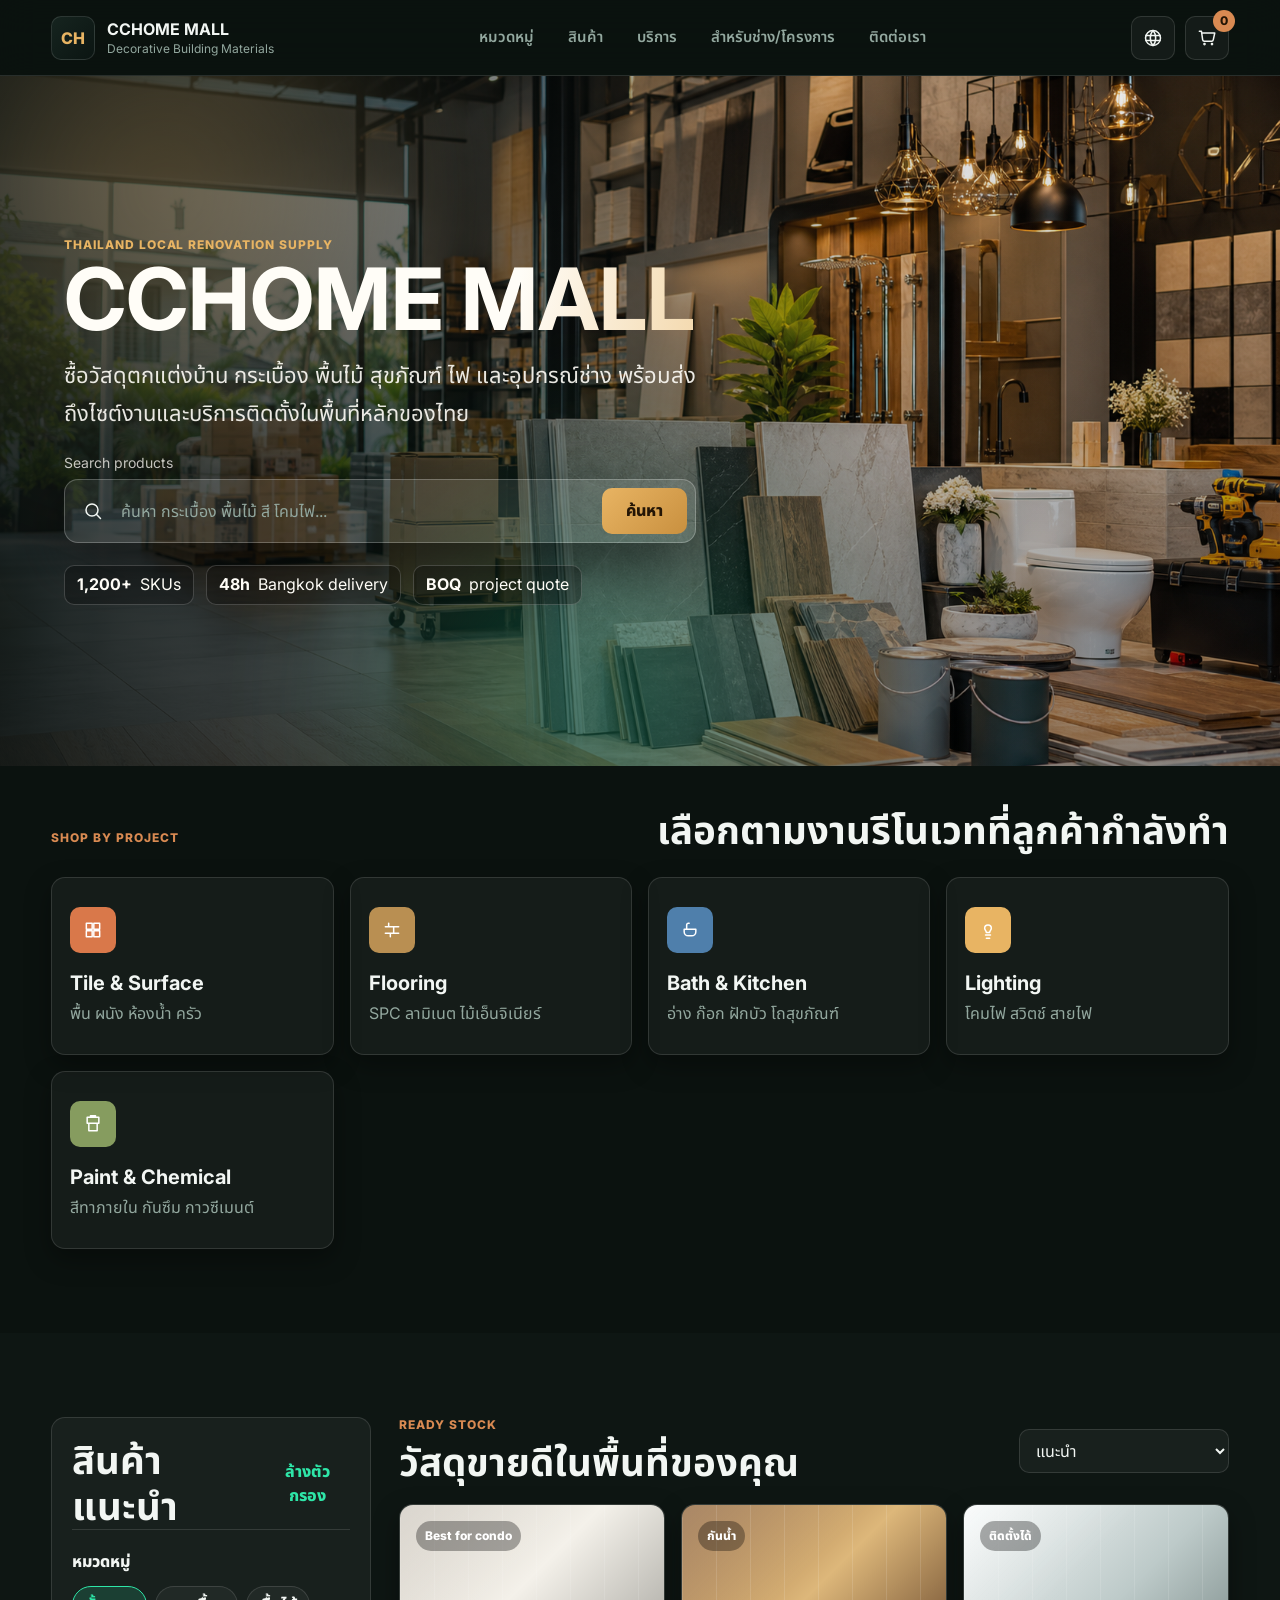
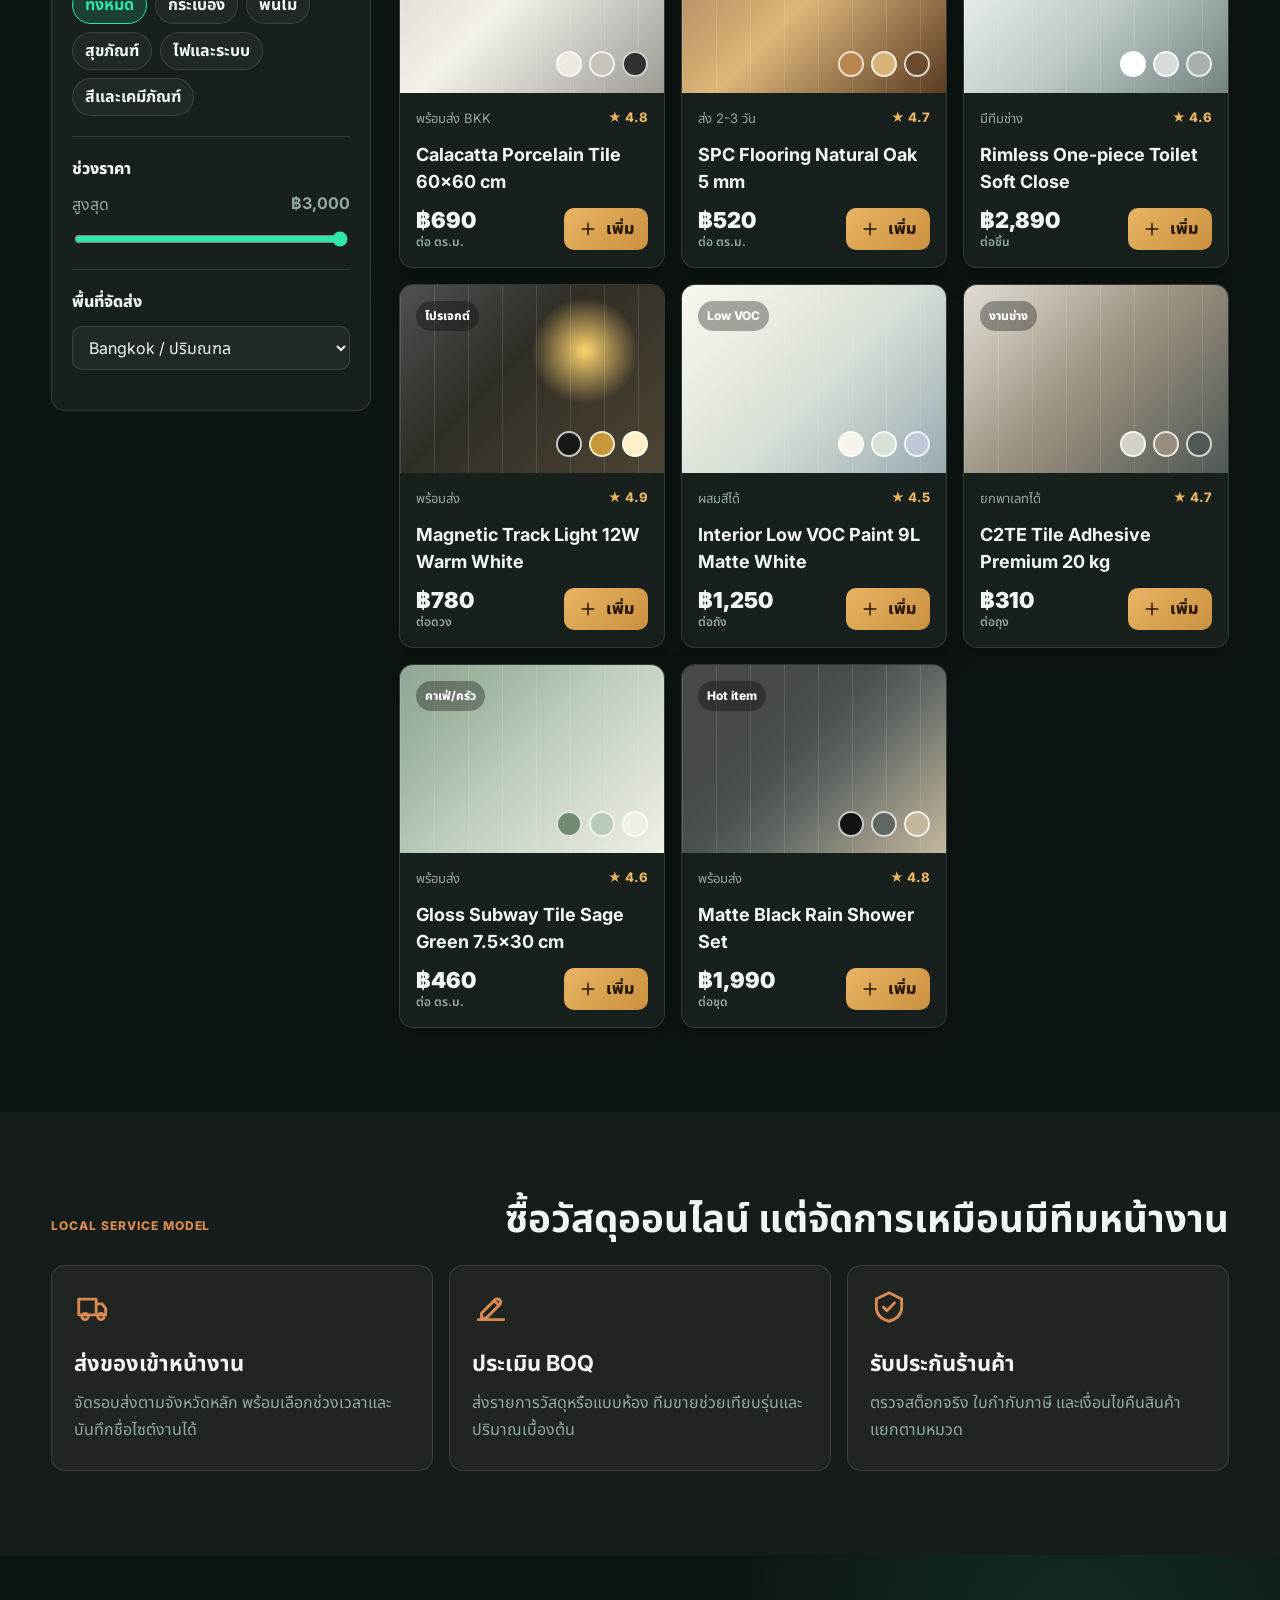
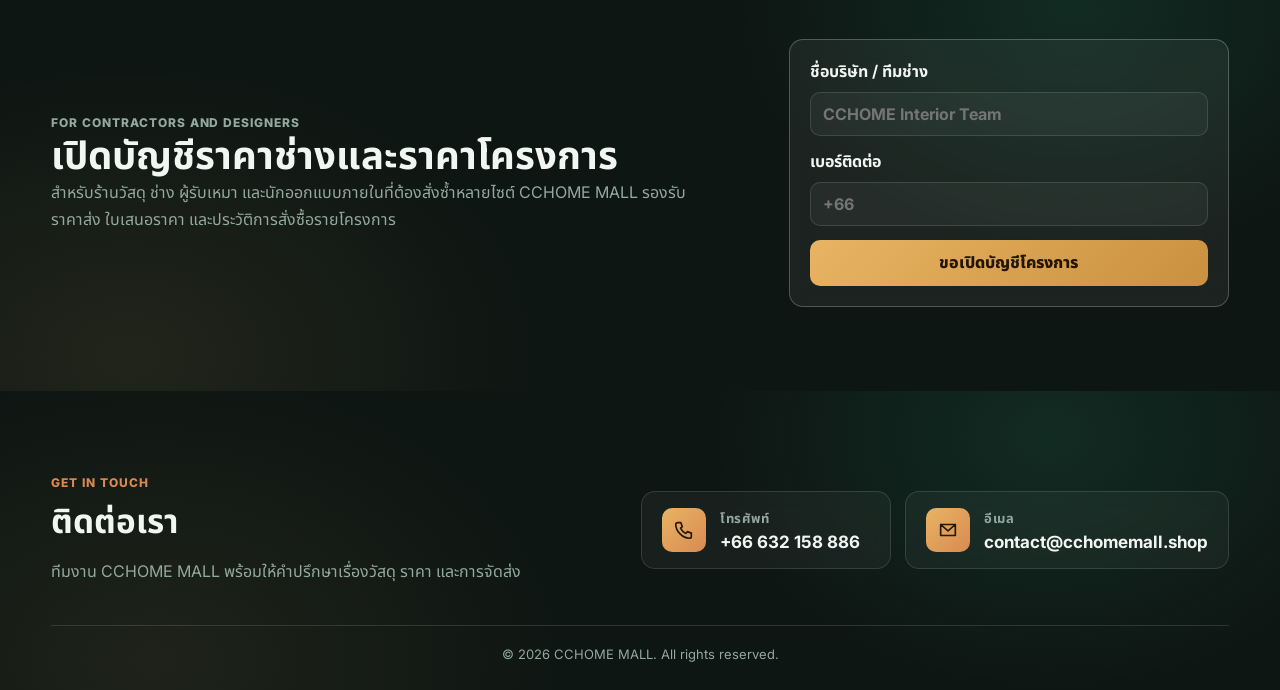
==== commit 19e988c7: "Add dedicated contact page and update phone number Adds a standalone contact.html page (linked from " ====
--- a/index.html
+++ b/index.html
@@ -32,7 +32,7 @@
         <a href="#products">สินค้า</a>
         <a href="#services">บริการ</a>
         <a href="#trade">สำหรับช่าง/โครงการ</a>
-        <a href="#contact">ติดต่อเรา</a>
+        <a href="contact.html">ติดต่อเรา</a>
       </nav>
 
       <div class="header-actions">
@@ -203,7 +203,7 @@
           <p class="contact-copy">ทีมงาน CCHOME MALL พร้อมให้คำปรึกษาเรื่องวัสดุ ราคา และการจัดส่ง</p>
         </div>
         <div class="contact-cards">
-          <a class="contact-card" href="tel:+6663215886">
+          <a class="contact-card" href="tel:+66632158886">
             <span class="contact-icon">
               <svg aria-hidden="true" viewBox="0 0 24 24">
                 <path d="M5 4h3.6l1.6 4.4-2 1.6a12.4 12.4 0 0 0 5.8 5.8l1.6-2 4.4 1.6V19a2 2 0 0 1-2 2C10.6 21 3 13.4 3 6a2 2 0 0 1 2-2Z" />
@@ -211,7 +211,7 @@
             </span>
             <span>
               <strong>โทรศัพท์</strong>
-              <small>+66 63 215 886</small>
+              <small>+66 632 158 886</small>
             </span>
           </a>
           <a class="contact-card" href="mailto:contact@cchomemall.shop">
--- a/styles.css
+++ b/styles.css
@@ -1,24 +1,27 @@
 :root {
-  --ink: #18201d;
-  --muted: #637067;
-  --paper: #faf8f2;
-  --surface: #ffffff;
-  --line: #ded8cd;
-  --teal: #176f72;
-  --teal-dark: #0d4e51;
-  --clay: #b45f35;
-  --gold: #d8a338;
-  --charcoal: #26302e;
-  --sky: #e7f2f1;
-  --shadow: 0 18px 50px rgba(24, 32, 29, 0.14);
-  --shadow-soft: 0 10px 28px rgba(24, 32, 29, 0.06);
-  --shadow-lift: 0 24px 48px rgba(24, 32, 29, 0.16), 0 4px 12px rgba(24, 32, 29, 0.08);
-  --shadow-glow: 0 20px 44px rgba(23, 111, 114, 0.22);
+  --ink: #f2f6f3;
+  --muted: #93a89f;
+  --paper: #0b120f;
+  --charcoal: #0e1613;
+  --surface: rgba(255, 255, 255, 0.045);
+  --surface-strong: rgba(255, 255, 255, 0.09);
+  --line: rgba(255, 255, 255, 0.12);
+  --line-strong: rgba(255, 255, 255, 0.24);
+  --teal: #2ee6a8;
+  --teal-dark: #1fa87a;
+  --clay: #d98a52;
+  --gold: #e8b463;
+  --gold-dim: #c9903f;
+  --sky: rgba(46, 230, 168, 0.16);
+  --shadow: 0 20px 60px rgba(0, 0, 0, 0.55);
+  --shadow-soft: 0 10px 26px rgba(0, 0, 0, 0.35);
+  --shadow-lift: 0 26px 56px rgba(0, 0, 0, 0.55), 0 6px 16px rgba(0, 0, 0, 0.35);
+  --shadow-glow: 0 20px 44px rgba(232, 180, 99, 0.28);
   --radius: 14px;
   --radius-sm: 10px;
   --ease: cubic-bezier(0.16, 1, 0.3, 1);
   --ease-spring: cubic-bezier(0.34, 1.56, 0.64, 1);
-  color-scheme: light;
+  color-scheme: dark;
   font-family: "Inter", "Noto Sans Thai", system-ui, -apple-system, BlinkMacSystemFont, sans-serif;
 }
 
@@ -131,15 +134,16 @@
   align-items: center;
   min-height: 76px;
   padding: 12px clamp(16px, 4vw, 56px);
-  border-bottom: 1px solid rgba(222, 216, 205, 0.8);
-  background: rgba(250, 248, 242, 0.92);
+  border-bottom: 1px solid var(--line);
+  background: rgba(11, 18, 15, 0.78);
   backdrop-filter: blur(18px);
+  -webkit-backdrop-filter: blur(18px);
   transition: min-height 320ms var(--ease), box-shadow 320ms var(--ease), background 320ms var(--ease);
 }
 
 .site-header.scrolled {
   min-height: 62px;
-  box-shadow: 0 12px 30px rgba(24, 32, 29, 0.08);
+  box-shadow: 0 16px 34px rgba(0, 0, 0, 0.4);
 }
 
 .brand {
@@ -155,8 +159,9 @@
   height: 44px;
   place-items: center;
   border-radius: var(--radius-sm);
-  background: linear-gradient(135deg, var(--ink), #384843);
-  color: #fff7e6;
+  background: linear-gradient(135deg, #16241f, #0b1512);
+  border: 1px solid var(--line);
+  color: var(--gold);
   font-weight: 800;
   letter-spacing: 0;
   transition: transform 420ms var(--ease-spring);
@@ -181,7 +186,7 @@
   display: flex;
   justify-content: center;
   gap: clamp(12px, 3vw, 34px);
-  color: #33413d;
+  color: var(--muted);
   font-size: 15px;
   font-weight: 600;
 }
@@ -189,6 +194,11 @@
 .top-nav a {
   position: relative;
   padding: 8px 0;
+  transition: color 240ms var(--ease);
+}
+
+.top-nav a:hover {
+  color: var(--ink);
 }
 
 .top-nav a::after {
@@ -198,7 +208,7 @@
   right: 0;
   bottom: 0;
   height: 2px;
-  background: var(--clay);
+  background: var(--gold);
   transform: scaleX(0);
   transform-origin: right;
   transition: transform 360ms var(--ease);
@@ -231,7 +241,7 @@
 .icon-button:hover,
 .cart-button:hover {
   transform: translateY(-2px);
-  border-color: var(--teal);
+  border-color: var(--gold);
   box-shadow: var(--shadow-soft);
 }
 
@@ -249,7 +259,7 @@
   place-items: center;
   border-radius: 999px;
   background: var(--clay);
-  color: #fff;
+  color: #241505;
   font-size: 12px;
   font-weight: 800;
   transition: transform 320ms var(--ease-spring);
@@ -302,8 +312,8 @@
   position: absolute;
   inset: 0;
   background:
-    linear-gradient(90deg, rgba(11, 18, 17, 0.82), rgba(11, 18, 17, 0.52) 36%, rgba(11, 18, 17, 0.04) 72%),
-    linear-gradient(0deg, rgba(0, 0, 0, 0.34), rgba(0, 0, 0, 0));
+    linear-gradient(90deg, rgba(11, 18, 17, 0.86), rgba(11, 18, 17, 0.56) 36%, rgba(11, 18, 17, 0.08) 72%),
+    linear-gradient(0deg, rgba(0, 0, 0, 0.38), rgba(0, 0, 0, 0));
 }
 
 .hero-glow {
@@ -402,12 +412,12 @@
 }
 
 .hero .eyebrow {
-  color: #f6c65d;
+  color: var(--gold);
 }
 
 .hero h1 {
   margin: 0;
-  background: linear-gradient(100deg, #fffdf7 30%, #f6c65d 55%, #fffdf7 78%);
+  background: linear-gradient(100deg, #fffdf7 30%, var(--gold) 55%, #fffdf7 78%);
   background-size: 240% 100%;
   background-clip: text;
   -webkit-background-clip: text;
@@ -456,16 +466,19 @@
   gap: 12px;
   min-height: 62px;
   padding: 8px 8px 8px 18px;
-  border: 1px solid rgba(255, 255, 255, 0.22);
+  border: 1px solid var(--line-strong);
   border-radius: var(--radius);
-  background: rgba(255, 255, 255, 0.96);
+  background: rgba(255, 255, 255, 0.08);
+  backdrop-filter: blur(16px);
+  -webkit-backdrop-filter: blur(16px);
   color: var(--ink);
   box-shadow: var(--shadow);
-  transition: box-shadow 320ms var(--ease), transform 320ms var(--ease);
+  transition: box-shadow 320ms var(--ease), transform 320ms var(--ease), border-color 320ms var(--ease);
 }
 
 .search-row:focus-within {
-  box-shadow: 0 24px 56px rgba(0, 0, 0, 0.28), 0 0 0 3px rgba(216, 163, 56, 0.35);
+  box-shadow: 0 24px 56px rgba(0, 0, 0, 0.4), 0 0 0 3px rgba(232, 180, 99, 0.35);
+  border-color: rgba(232, 180, 99, 0.45);
   transform: translateY(-2px);
 }
 
@@ -478,24 +491,28 @@
   color: var(--ink);
 }
 
+.search-row input::placeholder {
+  color: var(--muted);
+}
+
 .search-row button,
 .trade-form button,
 .cart-summary button {
   min-height: 46px;
   border: 0;
   border-radius: var(--radius-sm);
-  background: var(--teal);
-  color: #fff;
+  background: linear-gradient(135deg, var(--gold), var(--gold-dim));
+  color: #241505;
   font-weight: 800;
-  transition: transform 240ms var(--ease-spring), box-shadow 240ms var(--ease), background 240ms var(--ease);
+  transition: transform 240ms var(--ease-spring), box-shadow 240ms var(--ease), filter 240ms var(--ease);
 }
 
 .search-row button:hover,
 .trade-form button:hover,
 .cart-summary button:hover {
-  background: var(--teal-dark);
   box-shadow: var(--shadow-glow);
   transform: translateY(-2px);
+  filter: brightness(1.08);
 }
 
 .search-row button:active,
@@ -525,13 +542,14 @@
   border-radius: var(--radius-sm);
   background: rgba(0, 0, 0, 0.28);
   backdrop-filter: blur(6px);
+  -webkit-backdrop-filter: blur(6px);
   transition: transform 320ms var(--ease-spring), background 320ms var(--ease), border-color 320ms var(--ease);
 }
 
 .hero-stats span:hover {
   transform: translateY(-3px);
   background: rgba(0, 0, 0, 0.4);
-  border-color: rgba(216, 163, 56, 0.55);
+  border-color: rgba(232, 180, 99, 0.55);
 }
 
 .quick-shop,
@@ -581,12 +599,13 @@
   color: var(--ink);
   text-align: left;
   box-shadow: var(--shadow-soft);
-  transition: transform 380ms var(--ease), box-shadow 380ms var(--ease), border-color 380ms var(--ease);
+  transition: transform 380ms var(--ease), box-shadow 380ms var(--ease), border-color 380ms var(--ease), background 380ms var(--ease);
 }
 
 .category-card:hover {
   transform: translateY(-6px);
-  border-color: transparent;
+  border-color: var(--line-strong);
+  background: var(--surface-strong);
   box-shadow: var(--shadow-lift);
 }
 
@@ -620,7 +639,7 @@
   grid-template-columns: minmax(260px, 320px) 1fr;
   gap: 28px;
   align-items: start;
-  background: #f2efe7;
+  background: var(--charcoal);
 }
 
 .filter-panel {
@@ -646,6 +665,11 @@
   background: transparent;
   color: var(--teal);
   font-weight: 800;
+  transition: transform 240ms var(--ease-spring);
+}
+
+.text-button:hover {
+  transform: translateX(-2px);
 }
 
 .filter-group {
@@ -671,8 +695,8 @@
   padding: 0 12px;
   border: 1px solid var(--line);
   border-radius: 999px;
-  background: #fff;
-  color: var(--charcoal);
+  background: var(--surface);
+  color: var(--ink);
   font-weight: 700;
   transition: transform 240ms var(--ease-spring), border-color 240ms var(--ease), background 240ms var(--ease), color 240ms var(--ease);
 }
@@ -685,15 +709,7 @@
 .chip.active {
   border-color: var(--teal);
   background: var(--sky);
-  color: var(--teal-dark);
-}
-
-.text-button {
-  transition: transform 240ms var(--ease-spring);
-}
-
-.text-button:hover {
-  transform: translateX(-2px);
+  color: var(--teal);
 }
 
 .range-label {
@@ -712,7 +728,7 @@
   width: 100%;
   border: 1px solid var(--line);
   border-radius: var(--radius-sm);
-  background: #fff;
+  background: var(--surface);
   color: var(--ink);
   padding: 0 12px;
   transition: border-color 240ms var(--ease), box-shadow 240ms var(--ease);
@@ -722,7 +738,7 @@
 .trade-form input:focus {
   outline: none;
   border-color: var(--teal);
-  box-shadow: 0 0 0 3px rgba(23, 111, 114, 0.15);
+  box-shadow: 0 0 0 3px rgba(46, 230, 168, 0.18);
 }
 
 .product-zone {
@@ -750,12 +766,13 @@
   border-radius: var(--radius);
   background: var(--surface);
   box-shadow: var(--shadow-soft);
-  transition: transform 420ms var(--ease), box-shadow 420ms var(--ease), border-color 420ms var(--ease);
+  transition: transform 420ms var(--ease), box-shadow 420ms var(--ease), border-color 420ms var(--ease), background 420ms var(--ease);
 }
 
 .product-card:hover {
   transform: translateY(-8px);
-  border-color: transparent;
+  border-color: var(--line-strong);
+  background: var(--surface-strong);
   box-shadow: var(--shadow-lift);
 }
 
@@ -789,7 +806,7 @@
   align-items: center;
   padding: 4px 9px;
   border-radius: 999px;
-  background: rgba(0, 0, 0, 0.28);
+  background: rgba(0, 0, 0, 0.32);
   font-size: 12px;
   font-weight: 800;
 }
@@ -838,7 +855,7 @@
 }
 
 .rating {
-  color: #8b5c0c;
+  color: var(--gold);
   font-weight: 800;
 }
 
@@ -869,16 +886,16 @@
   padding: 0 14px;
   border: 0;
   border-radius: var(--radius-sm);
-  background: var(--ink);
-  color: #fff;
+  background: linear-gradient(135deg, var(--gold), var(--gold-dim));
+  color: #241505;
   font-weight: 800;
-  transition: transform 240ms var(--ease-spring), box-shadow 240ms var(--ease), background 240ms var(--ease);
+  transition: transform 240ms var(--ease-spring), box-shadow 240ms var(--ease), filter 240ms var(--ease);
 }
 
 .add-button:hover {
-  background: var(--teal-dark);
   box-shadow: var(--shadow-glow);
   transform: translateY(-2px);
+  filter: brightness(1.08);
 }
 
 .add-button:active,
@@ -897,9 +914,9 @@
 .empty-state {
   grid-column: 1 / -1;
   padding: 42px;
-  border: 1px dashed #bdb5a6;
+  border: 1px dashed var(--line-strong);
   border-radius: var(--radius);
-  background: rgba(255, 255, 255, 0.62);
+  background: rgba(255, 255, 255, 0.04);
   text-align: center;
 }
 
@@ -920,13 +937,14 @@
   padding: 22px;
   border: 1px solid var(--line);
   border-radius: var(--radius);
-  background: #fff;
-  transition: transform 380ms var(--ease), box-shadow 380ms var(--ease), border-color 380ms var(--ease);
+  background: var(--surface);
+  transition: transform 380ms var(--ease), box-shadow 380ms var(--ease), border-color 380ms var(--ease), background 380ms var(--ease);
 }
 
 .service-grid article:hover {
   transform: translateY(-6px);
-  border-color: transparent;
+  border-color: var(--line-strong);
+  background: var(--surface-strong);
   box-shadow: var(--shadow-lift);
 }
 
@@ -958,29 +976,32 @@
   grid-template-columns: 1fr minmax(320px, 440px);
   gap: clamp(28px, 6vw, 80px);
   align-items: center;
-  background: #17211f;
-  color: #fffdf7;
+  background:
+    radial-gradient(560px 420px at 84% 12%, rgba(46, 230, 168, 0.1), transparent 60%),
+    radial-gradient(680px 480px at 10% 92%, rgba(232, 180, 99, 0.09), transparent 60%),
+    var(--charcoal);
+  color: var(--ink);
 }
 
 .trade-section p {
   max-width: 700px;
-  color: rgba(255, 253, 247, 0.76);
 }
 
 .trade-form {
   display: grid;
   gap: 14px;
   padding: 20px;
-  border: 1px solid rgba(255, 255, 255, 0.16);
+  border: 1px solid var(--line-strong);
   border-radius: var(--radius);
-  background: rgba(255, 255, 255, 0.08);
-  backdrop-filter: blur(10px);
+  background: rgba(255, 255, 255, 0.06);
+  backdrop-filter: blur(14px);
+  -webkit-backdrop-filter: blur(14px);
 }
 
 .trade-form label {
   display: grid;
   gap: 8px;
-  color: rgba(255, 253, 247, 0.82);
+  color: var(--ink);
   font-weight: 700;
 }
 
@@ -991,8 +1012,27 @@
 
 .contact-band {
   padding: clamp(42px, 7vw, 84px) clamp(16px, 4vw, 56px) 28px;
-  background: var(--charcoal);
-  color: #fffdf7;
+  background:
+    radial-gradient(560px 420px at 82% 15%, rgba(46, 230, 168, 0.1), transparent 60%),
+    radial-gradient(680px 480px at 12% 90%, rgba(232, 180, 99, 0.08), transparent 60%),
+    var(--charcoal);
+  color: var(--ink);
+}
+
+.contact-band.is-page {
+  display: flex;
+  align-items: center;
+  min-height: calc(100svh - 76px);
+  padding-top: clamp(64px, 10vw, 120px);
+  padding-bottom: clamp(64px, 10vw, 120px);
+}
+
+.contact-band.is-page .contact-inner {
+  width: 100%;
+}
+
+.contact-band.is-page .contact-heading h2 {
+  font-size: clamp(32px, 4.4vw, 52px);
 }
 
 .contact-inner {
@@ -1013,7 +1053,7 @@
 .contact-copy {
   max-width: 480px;
   margin: 10px 0 0;
-  color: rgba(255, 253, 247, 0.72);
+  color: var(--muted);
   line-height: 1.7;
 }
 
@@ -1029,16 +1069,17 @@
   gap: 14px;
   min-width: 250px;
   padding: 16px 20px;
-  border: 1px solid rgba(255, 255, 255, 0.14);
+  border: 1px solid var(--line);
   border-radius: var(--radius);
-  background: rgba(255, 255, 255, 0.06);
+  background: var(--surface);
   backdrop-filter: blur(8px);
+  -webkit-backdrop-filter: blur(8px);
   transition: transform 320ms var(--ease-spring), background 320ms var(--ease), border-color 320ms var(--ease);
 }
 
 .contact-card:hover {
   transform: translateY(-4px);
-  background: rgba(255, 255, 255, 0.1);
+  background: var(--surface-strong);
   border-color: var(--gold);
 }
 
@@ -1062,7 +1103,7 @@
   display: block;
   font-size: 13px;
   font-weight: 700;
-  color: rgba(255, 253, 247, 0.6);
+  color: var(--muted);
   text-transform: uppercase;
   letter-spacing: 0.04em;
 }
@@ -1078,8 +1119,8 @@
   max-width: 1180px;
   margin: 40px auto 0;
   padding-top: 20px;
-  border-top: 1px solid rgba(255, 255, 255, 0.1);
-  color: rgba(255, 253, 247, 0.5);
+  border-top: 1px solid var(--line);
+  color: var(--muted);
   font-size: 13px;
   text-align: center;
 }
@@ -1100,7 +1141,7 @@
 .cart-backdrop {
   position: absolute;
   inset: 0;
-  background: rgba(11, 18, 17, 0.5);
+  background: rgba(5, 9, 8, 0.6);
   opacity: 0;
   transition: opacity 420ms var(--ease);
 }
@@ -1117,8 +1158,11 @@
   grid-template-rows: auto 1fr auto;
   width: min(460px, 100%);
   height: 100%;
-  background: var(--surface);
-  box-shadow: -18px 0 50px rgba(0, 0, 0, 0.18);
+  background: #101917;
+  border-left: 1px solid var(--line);
+  backdrop-filter: blur(24px);
+  -webkit-backdrop-filter: blur(24px);
+  box-shadow: -18px 0 50px rgba(0, 0, 0, 0.4);
   transform: translateX(100%);
   transition: transform 460ms var(--ease);
 }
@@ -1169,14 +1213,15 @@
 .qty button {
   height: 34px;
   border: 0;
-  background: #f5f2eb;
+  background: var(--surface);
+  color: var(--ink);
   font-weight: 900;
-  transition: background 200ms var(--ease);
+  transition: background 200ms var(--ease), color 200ms var(--ease);
 }
 
 .qty button:hover {
   background: var(--sky);
-  color: var(--teal-dark);
+  color: var(--teal);
 }
 
 .qty span {
@@ -1211,8 +1256,9 @@
   min-width: min(360px, calc(100vw - 32px));
   padding: 12px 16px;
   border-radius: var(--radius-sm);
-  background: var(--ink);
-  color: #fff;
+  background: #101917;
+  border: 1px solid var(--line-strong);
+  color: var(--ink);
   opacity: 0;
   pointer-events: none;
   transition: 380ms var(--ease-spring);
@@ -1274,8 +1320,8 @@
 
   .hero-overlay {
     background:
-      linear-gradient(0deg, rgba(11, 18, 17, 0.9), rgba(11, 18, 17, 0.48) 55%, rgba(11, 18, 17, 0.1)),
-      linear-gradient(90deg, rgba(11, 18, 17, 0.4), rgba(11, 18, 17, 0.05));
+      linear-gradient(0deg, rgba(11, 18, 17, 0.92), rgba(11, 18, 17, 0.5) 55%, rgba(11, 18, 17, 0.12)),
+      linear-gradient(90deg, rgba(11, 18, 17, 0.42), rgba(11, 18, 17, 0.06));
   }
 
   .hero-content {
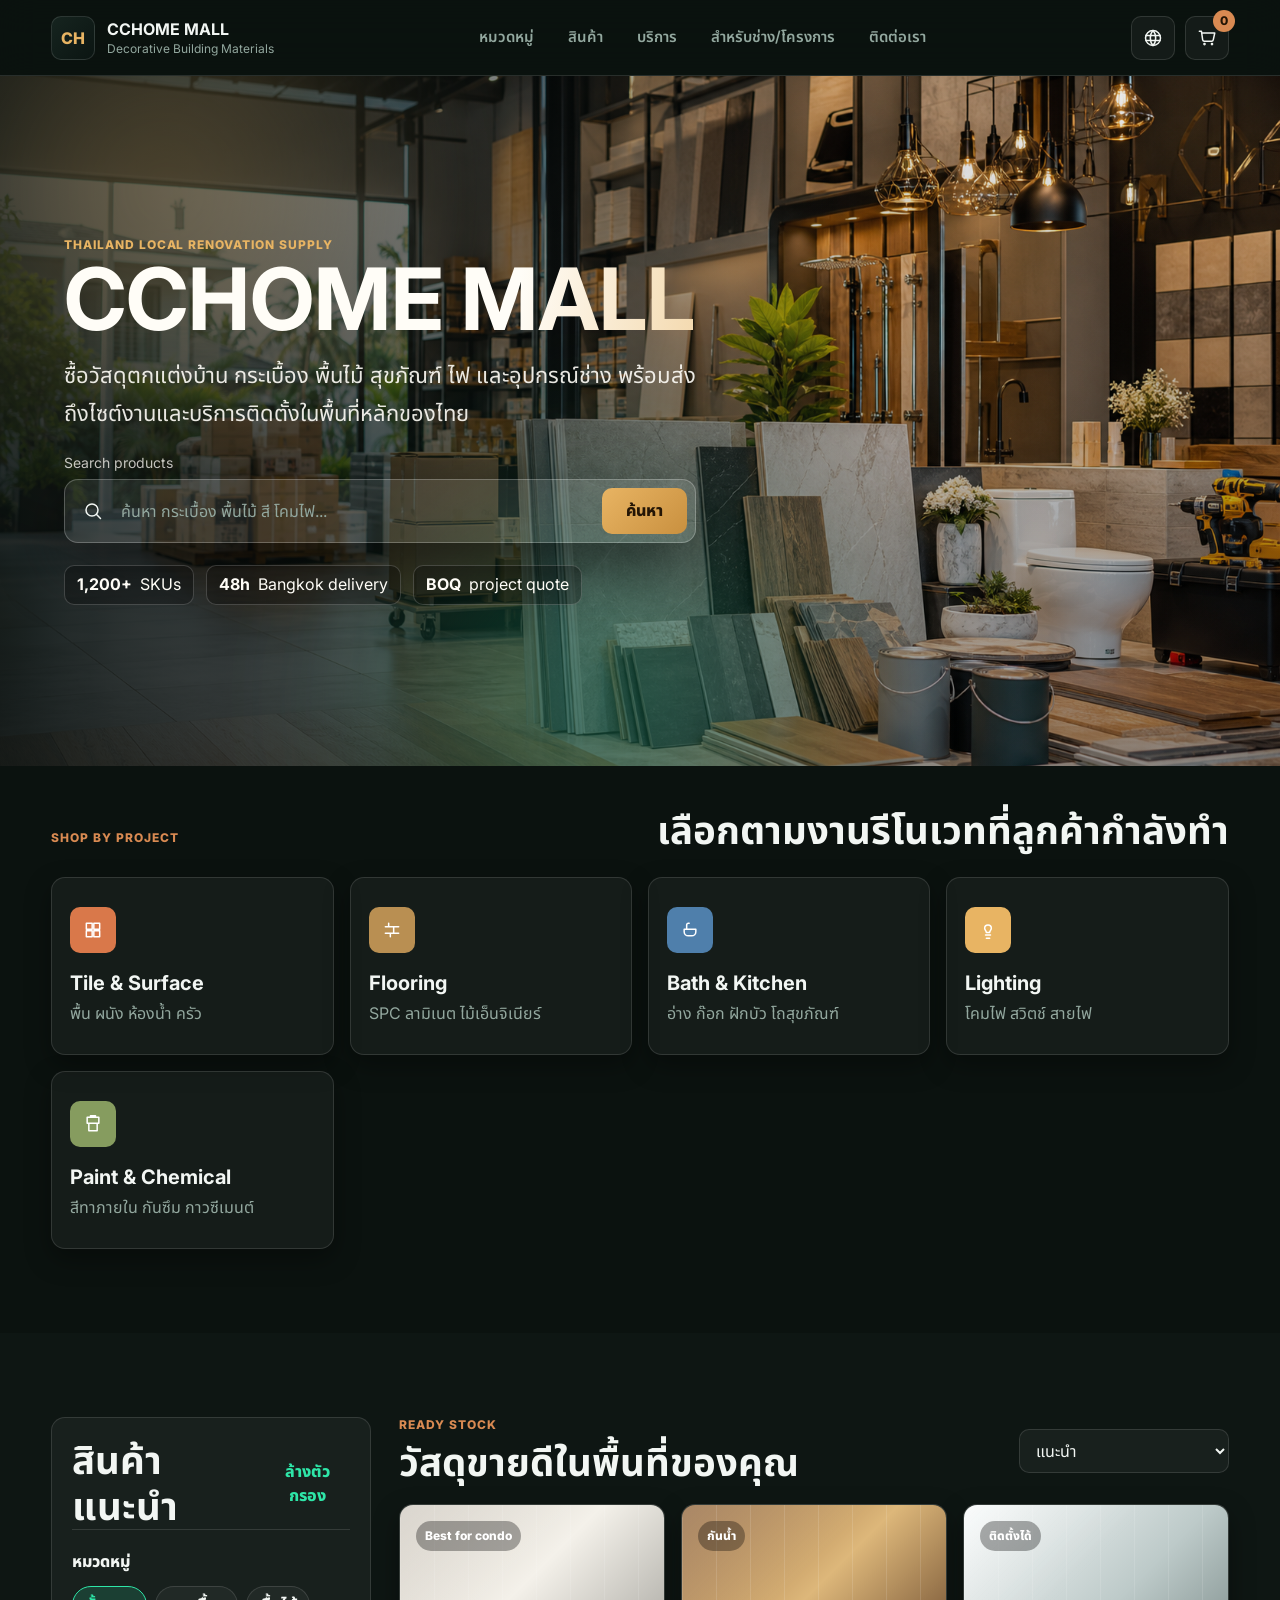
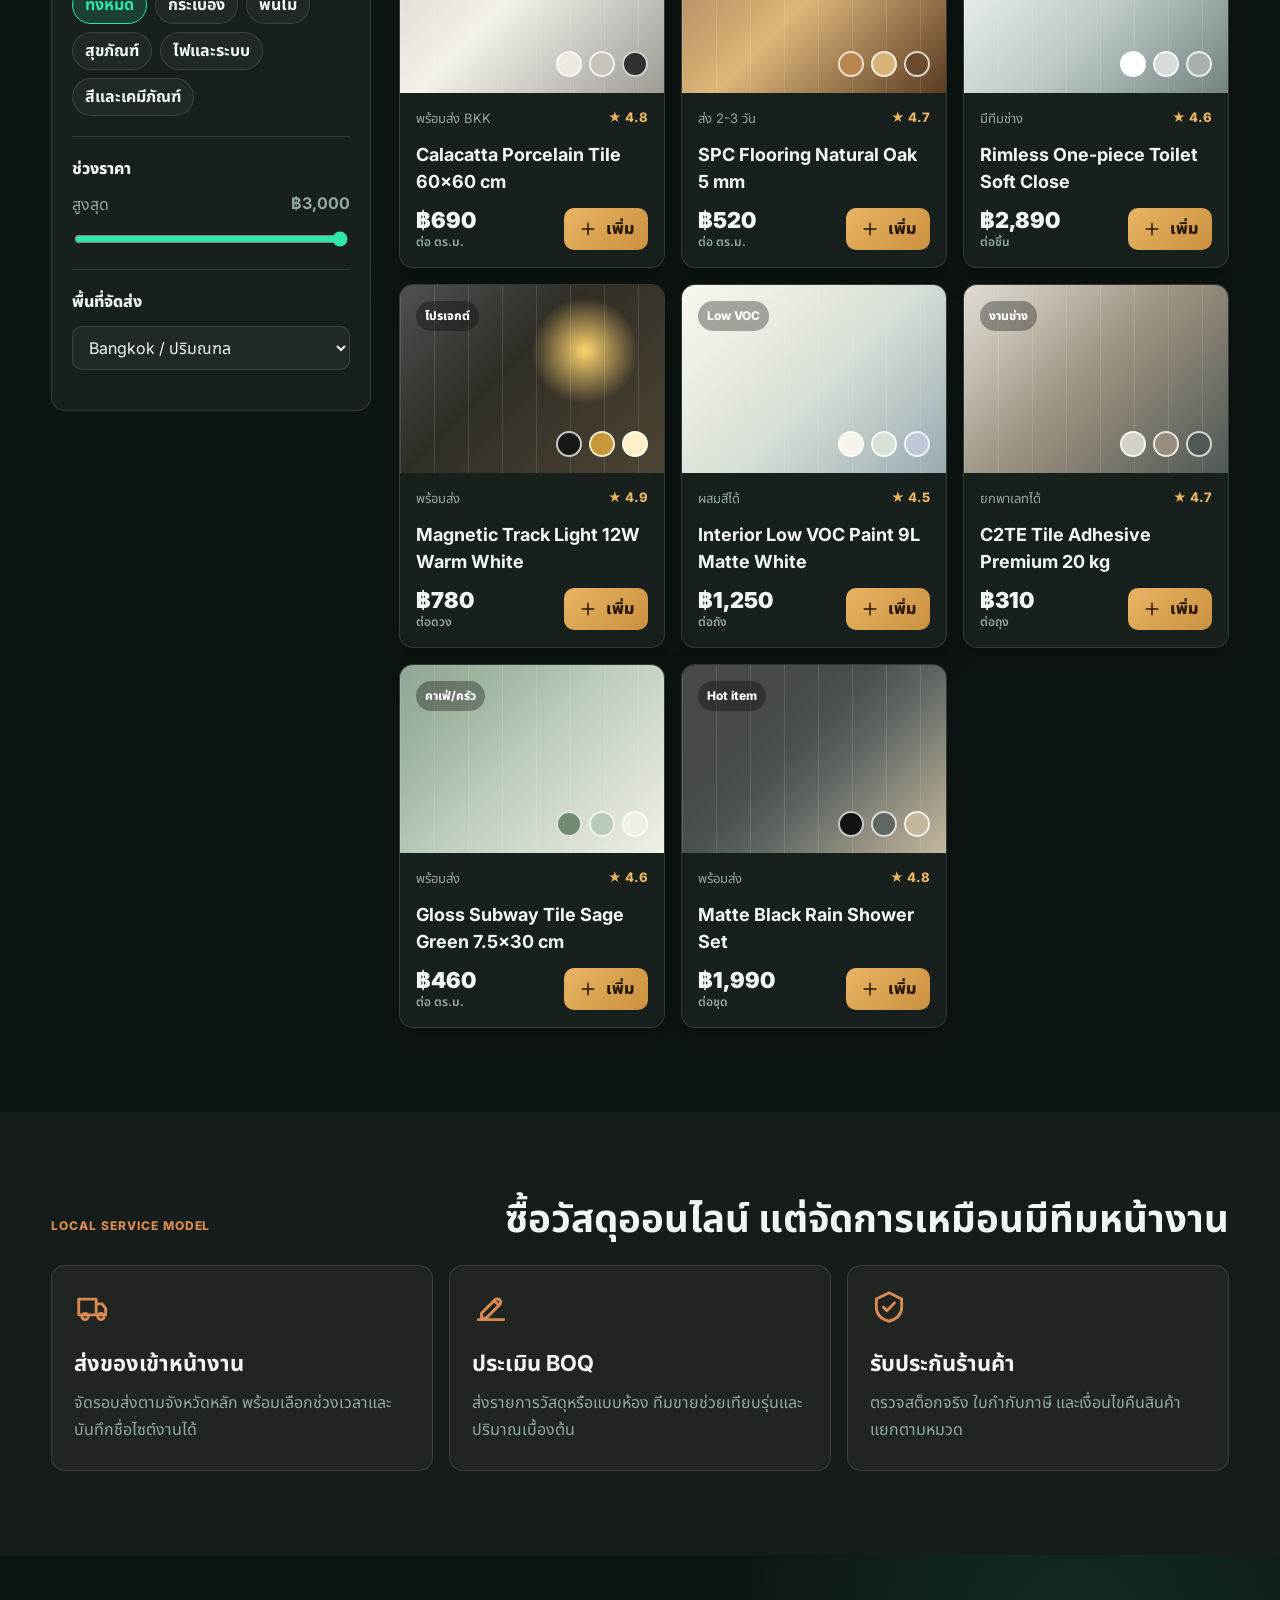
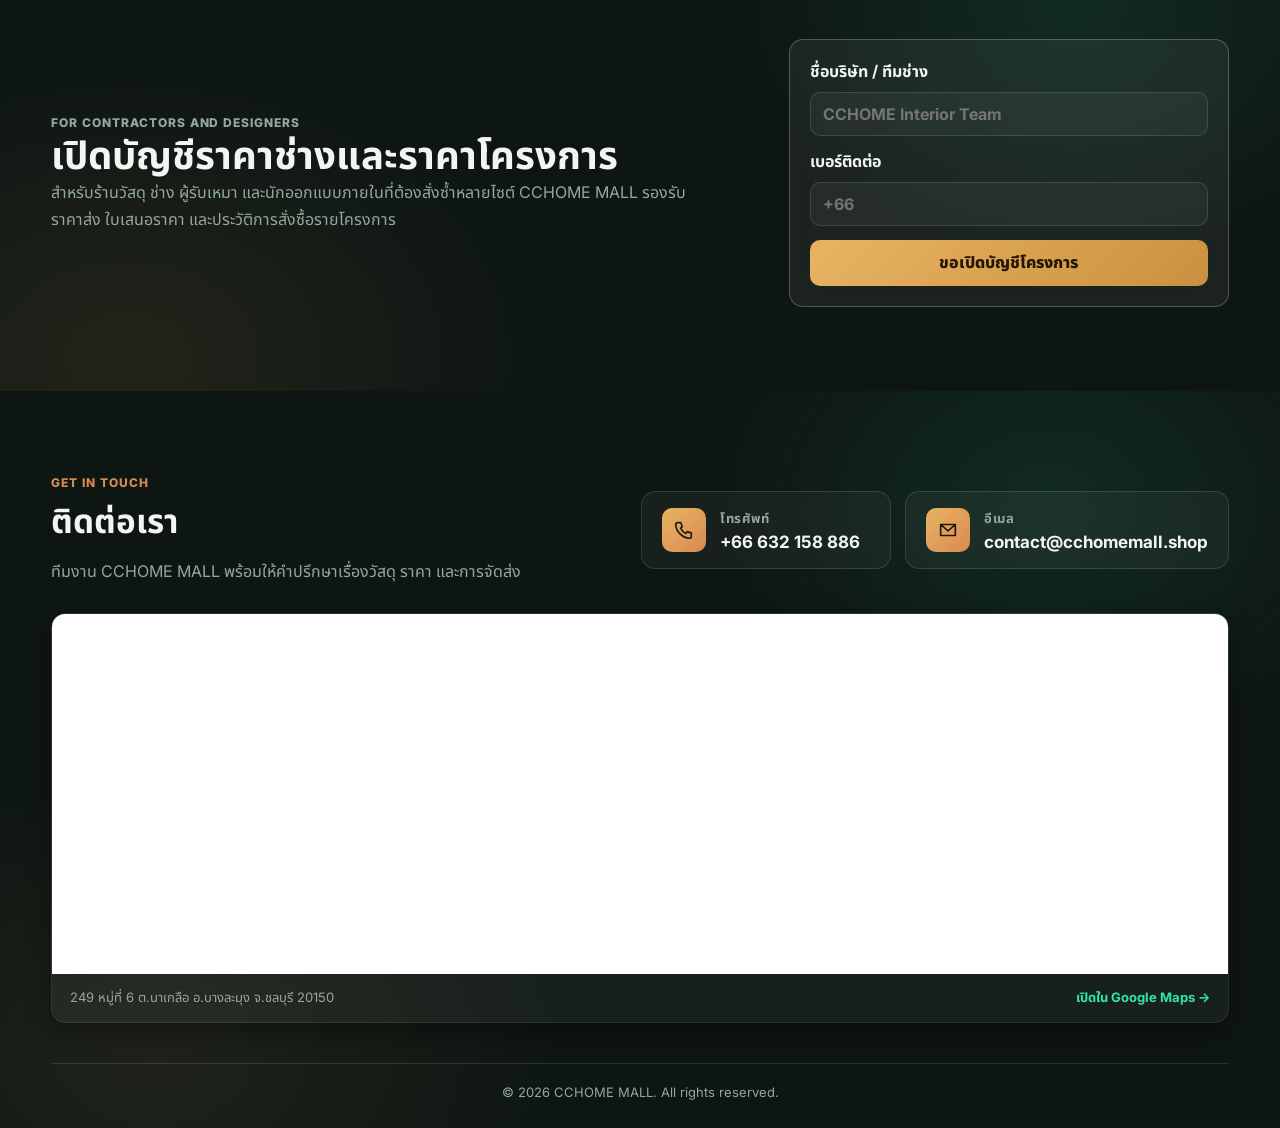
==== commit d9c4b8a4: "Add zoomable location map to contact sections Embeds a Google Maps iframe (pan/zoom enabled) on both" ====
--- a/index.html
+++ b/index.html
@@ -227,6 +227,24 @@
           </a>
         </div>
       </div>
+
+      <div class="contact-map reveal">
+        <iframe
+          src="https://www.google.com/maps?q=249%20%E0%B8%AB%E0%B8%A1%E0%B8%B9%E0%B9%88%E0%B8%97%E0%B8%B5%E0%B9%886%20%E0%B8%95.%E0%B8%99%E0%B8%B2%E0%B9%80%E0%B8%81%E0%B8%A5%E0%B8%B7%E0%B8%AD%20%E0%B8%AD.%E0%B8%9A%E0%B8%B2%E0%B8%87%E0%B8%A5%E0%B8%B0%E0%B8%A1%E0%B8%B8%E0%B8%87%20%E0%B8%88.%E0%B8%8A%E0%B8%A5%E0%B8%9A%E0%B8%B8%E0%B8%A3%E0%B8%B5%2020150&output=embed"
+          title="CCHOME MALL location map"
+          referrerpolicy="no-referrer-when-downgrade"
+        ></iframe>
+        <div class="contact-map-foot">
+          <span>249 หมู่ที่ 6 ต.นาเกลือ อ.บางละมุง จ.ชลบุรี 20150</span>
+          <a
+            href="https://www.google.com/maps/search/?api=1&query=249%20%E0%B8%AB%E0%B8%A1%E0%B8%B9%E0%B9%88%E0%B8%97%E0%B8%B5%E0%B9%886%20%E0%B8%95.%E0%B8%99%E0%B8%B2%E0%B9%80%E0%B8%81%E0%B8%A5%E0%B8%B7%E0%B8%AD%20%E0%B8%AD.%E0%B8%9A%E0%B8%B2%E0%B8%87%E0%B8%A5%E0%B8%B0%E0%B8%A1%E0%B8%B8%E0%B8%87%20%E0%B8%88.%E0%B8%8A%E0%B8%A5%E0%B8%9A%E0%B8%B8%E0%B8%A3%E0%B8%B5%2020150"
+            target="_blank"
+            rel="noopener"
+            >เปิดใน Google Maps →</a
+          >
+        </div>
+      </div>
+
       <p class="footer-note">© 2026 CCHOME MALL. All rights reserved.</p>
     </footer>
 
--- a/styles.css
+++ b/styles.css
@@ -1021,7 +1021,9 @@
 
 .contact-band.is-page {
   display: flex;
-  align-items: center;
+  flex-direction: column;
+  justify-content: center;
+  gap: 28px;
   min-height: calc(100svh - 76px);
   padding-top: clamp(64px, 10vw, 120px);
   padding-bottom: clamp(64px, 10vw, 120px);
@@ -1113,6 +1115,53 @@
   margin-top: 3px;
   font-size: 17px;
   font-weight: 700;
+}
+
+.contact-map {
+  max-width: 1180px;
+  margin: 28px auto 0;
+  border: 1px solid var(--line);
+  border-radius: var(--radius);
+  overflow: hidden;
+  box-shadow: var(--shadow-soft);
+  transition: border-color 320ms var(--ease), box-shadow 320ms var(--ease);
+}
+
+.contact-map:hover {
+  border-color: var(--line-strong);
+  box-shadow: var(--shadow-lift);
+}
+
+.contact-map iframe {
+  display: block;
+  width: 100%;
+  height: 360px;
+  border: 0;
+}
+
+.contact-map-foot {
+  display: flex;
+  align-items: center;
+  justify-content: space-between;
+  gap: 12px;
+  flex-wrap: wrap;
+  padding: 14px 18px;
+  background: var(--surface);
+  font-size: 13px;
+  color: var(--muted);
+}
+
+.contact-map-foot a {
+  display: inline-flex;
+  align-items: center;
+  gap: 6px;
+  color: var(--teal);
+  font-weight: 700;
+  transition: transform 240ms var(--ease-spring);
+}
+
+.contact-map-foot a:hover {
+  transform: translateX(2px);
 }
 
 .footer-note {
@@ -1369,4 +1418,12 @@
   .contact-card {
     width: 100%;
   }
-}
+
+  .contact-map iframe {
+    height: 260px;
+  }
+
+  .contact-map-foot {
+    justify-content: flex-start;
+  }
+}
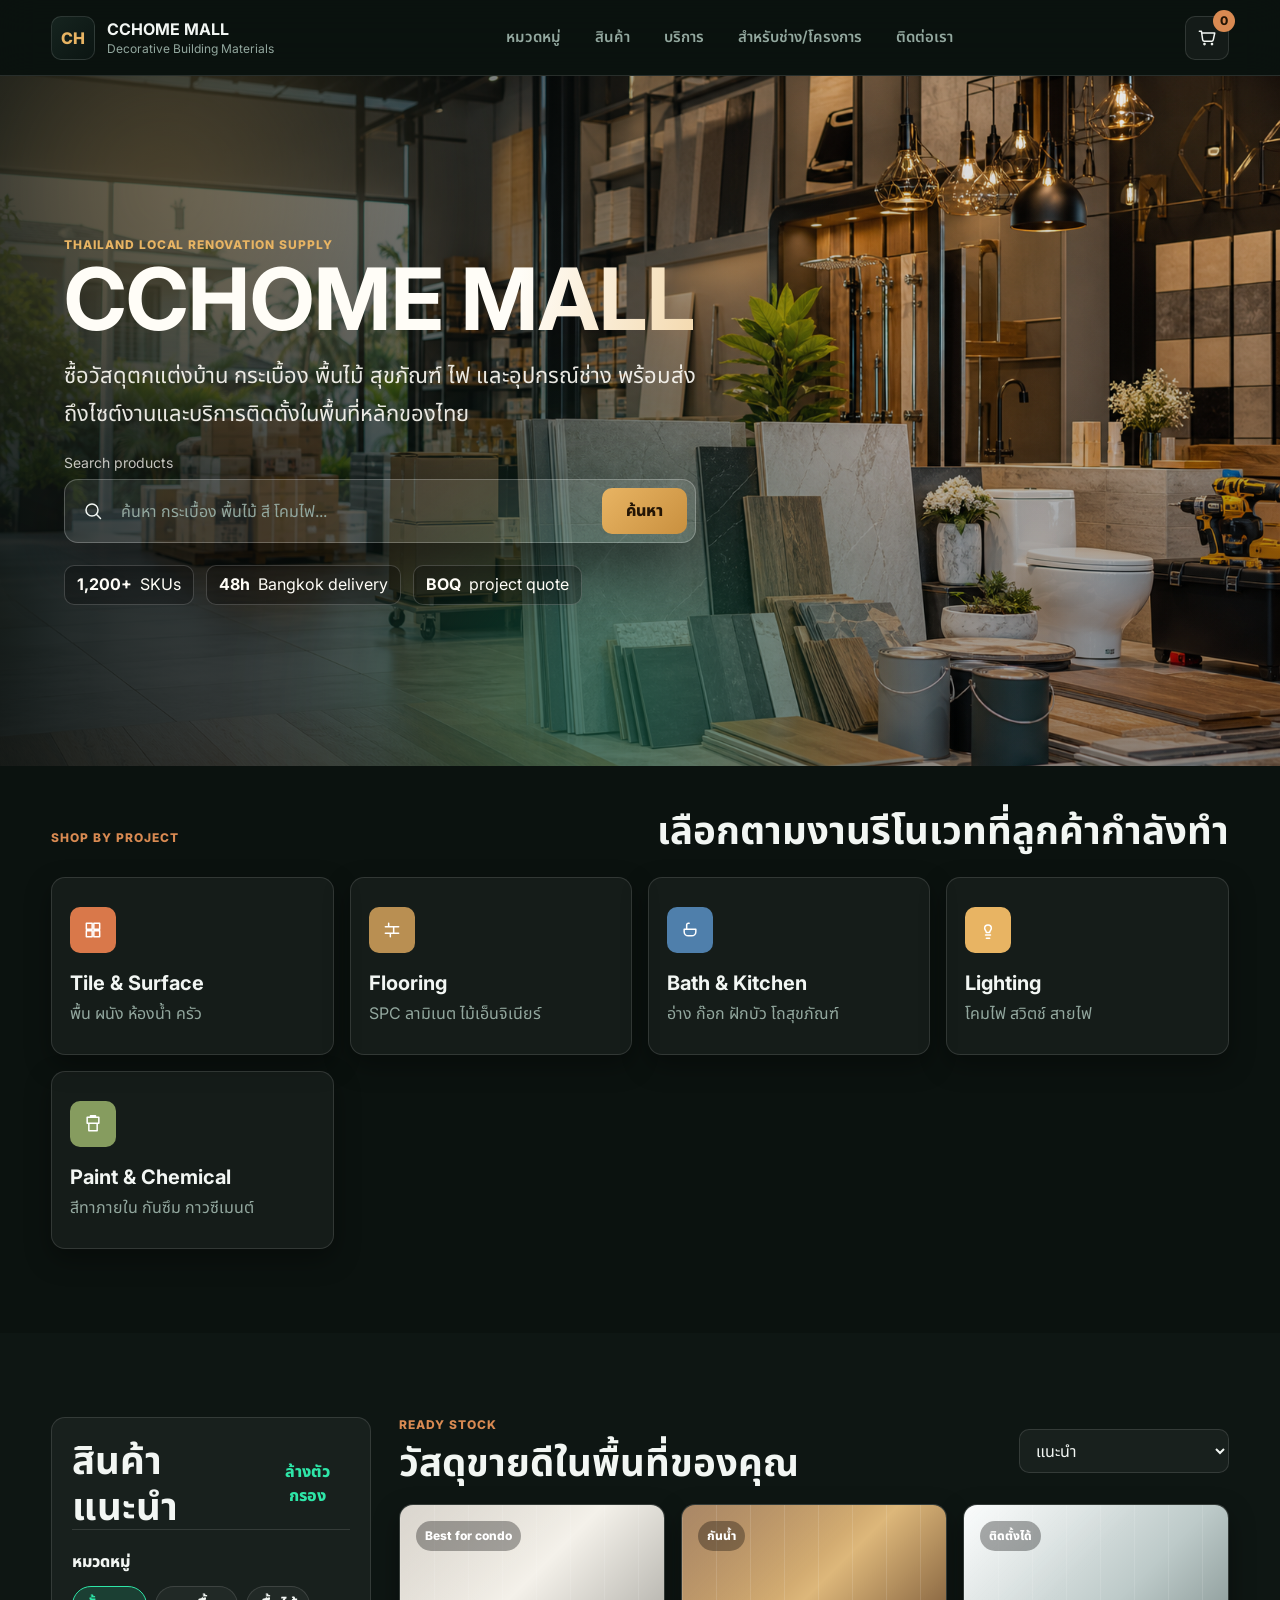
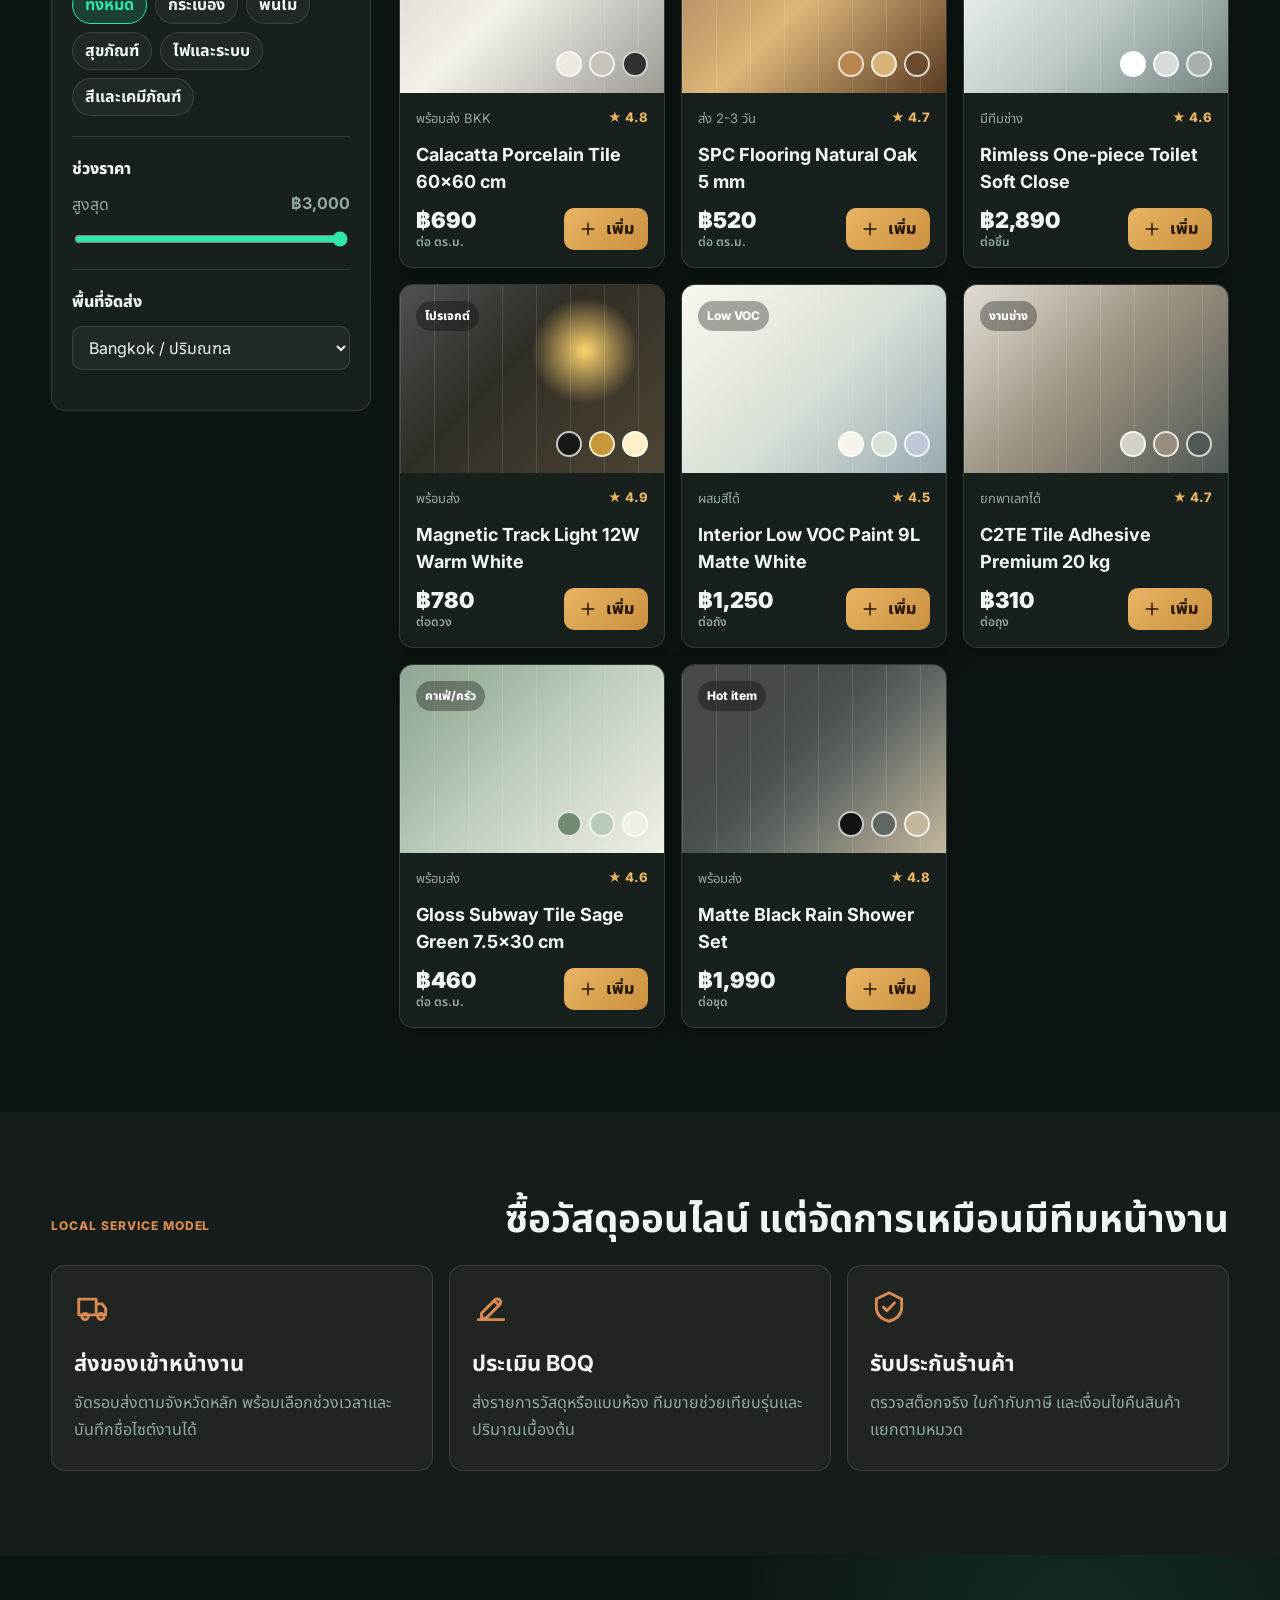
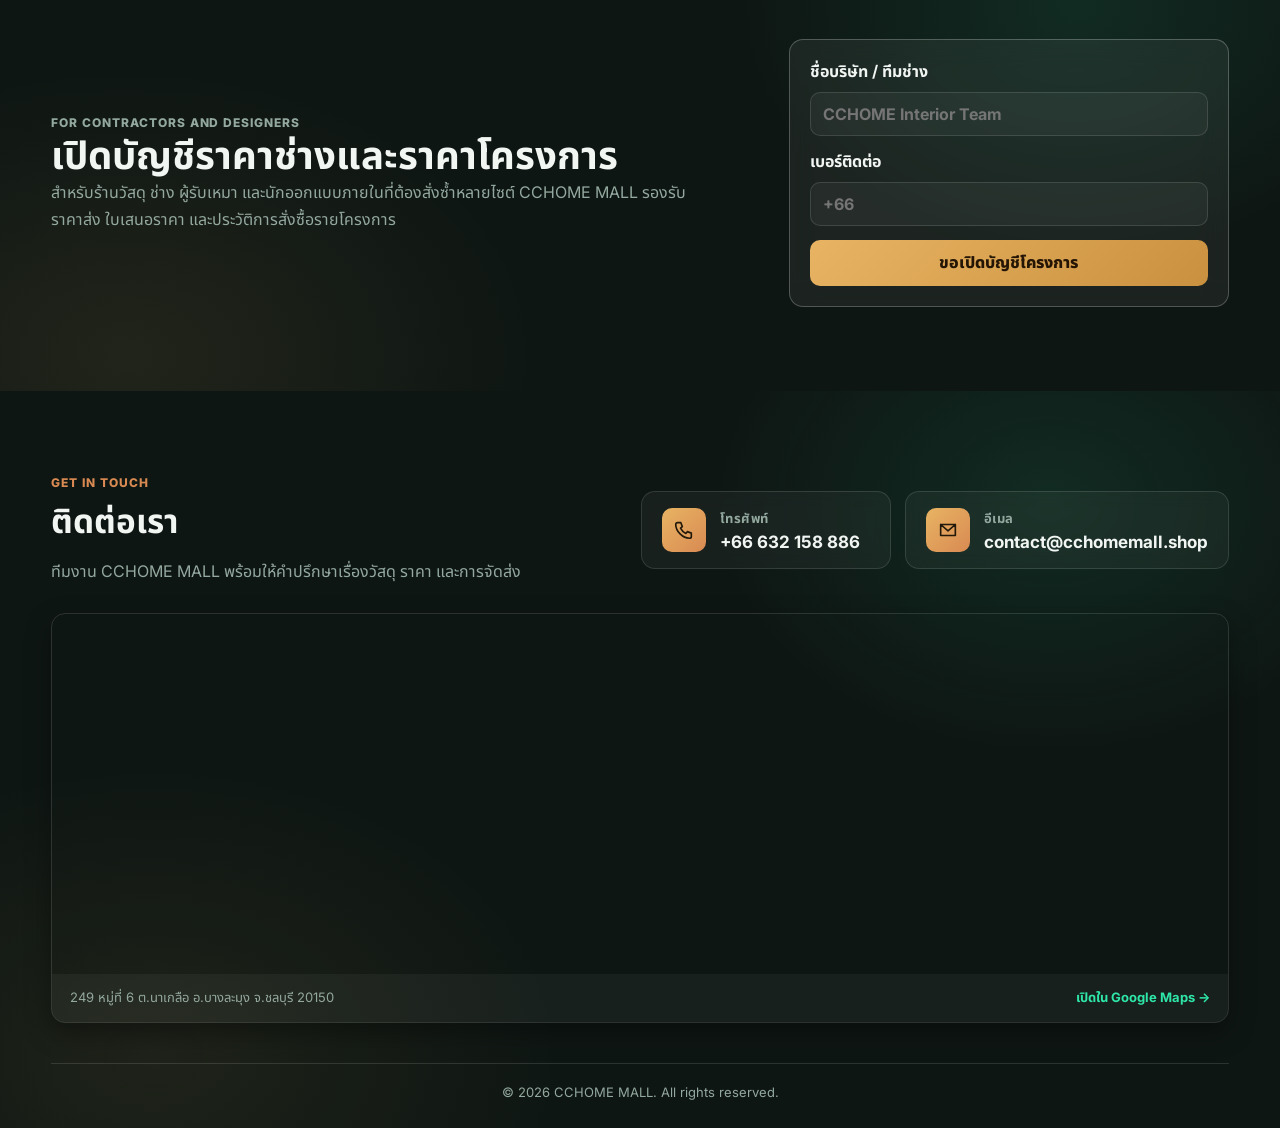
==== commit 8272502d: "Remove non-functional language toggle icon The globe icon in the header never had language-switching" ====
--- a/index.html
+++ b/index.html
@@ -36,12 +36,6 @@
       </nav>
 
       <div class="header-actions">
-        <button class="icon-button" type="button" aria-label="Choose language" title="Language">
-          <svg aria-hidden="true" viewBox="0 0 24 24">
-            <path d="M12 21a9 9 0 1 0 0-18 9 9 0 0 0 0 18Z" />
-            <path d="M3.6 9h16.8M3.6 15h16.8M12 3c2.1 2.2 3.2 5.2 3.2 9S14.1 18.8 12 21c-2.1-2.2-3.2-5.2-3.2-9S9.9 5.2 12 3Z" />
-          </svg>
-        </button>
         <button class="cart-button" type="button" data-open-cart aria-label="Open cart">
           <svg aria-hidden="true" viewBox="0 0 24 24">
             <path d="M6.3 6h15l-1.8 8.2a2 2 0 0 1-2 1.6H8.8a2 2 0 0 1-2-1.6L5.3 3.8H2.8" />
@@ -230,14 +224,14 @@
 
       <div class="contact-map reveal">
         <iframe
-          src="https://www.google.com/maps?q=249%20%E0%B8%AB%E0%B8%A1%E0%B8%B9%E0%B9%88%E0%B8%97%E0%B8%B5%E0%B9%886%20%E0%B8%95.%E0%B8%99%E0%B8%B2%E0%B9%80%E0%B8%81%E0%B8%A5%E0%B8%B7%E0%B8%AD%20%E0%B8%AD.%E0%B8%9A%E0%B8%B2%E0%B8%87%E0%B8%A5%E0%B8%B0%E0%B8%A1%E0%B8%B8%E0%B8%87%20%E0%B8%88.%E0%B8%8A%E0%B8%A5%E0%B8%9A%E0%B8%B8%E0%B8%A3%E0%B8%B5%2020150&output=embed"
+          src="https://www.google.com/maps?q=12.938623488946948,100.90295515197059&z=17&output=embed"
           title="CCHOME MALL location map"
           referrerpolicy="no-referrer-when-downgrade"
         ></iframe>
         <div class="contact-map-foot">
           <span>249 หมู่ที่ 6 ต.นาเกลือ อ.บางละมุง จ.ชลบุรี 20150</span>
           <a
-            href="https://www.google.com/maps/search/?api=1&query=249%20%E0%B8%AB%E0%B8%A1%E0%B8%B9%E0%B9%88%E0%B8%97%E0%B8%B5%E0%B9%886%20%E0%B8%95.%E0%B8%99%E0%B8%B2%E0%B9%80%E0%B8%81%E0%B8%A5%E0%B8%B7%E0%B8%AD%20%E0%B8%AD.%E0%B8%9A%E0%B8%B2%E0%B8%87%E0%B8%A5%E0%B8%B0%E0%B8%A1%E0%B8%B8%E0%B8%87%20%E0%B8%88.%E0%B8%8A%E0%B8%A5%E0%B8%9A%E0%B8%B8%E0%B8%A3%E0%B8%B5%2020150"
+            href="https://www.google.com/maps/search/?api=1&query=12.938623488946948,100.90295515197059"
             target="_blank"
             rel="noopener"
             >เปิดใน Google Maps →</a
@@ -267,6 +261,26 @@
           <div><span>สินค้า</span><strong data-subtotal>฿0</strong></div>
           <div><span>จัดส่งโดยประมาณ</span><strong data-shipping>฿0</strong></div>
           <div class="total"><span>รวม</span><strong data-total>฿0</strong></div>
+
+          <div class="order-form">
+            <label>
+              ชื่อ-นามสกุล
+              <input type="text" data-order-name placeholder="ชื่อผู้สั่งซื้อ" autocomplete="name" />
+            </label>
+            <label>
+              เบอร์โทร
+              <input type="tel" data-order-phone placeholder="08X-XXX-XXXX" autocomplete="tel" />
+            </label>
+            <label>
+              ที่อยู่จัดส่ง
+              <textarea data-order-address placeholder="บ้านเลขที่ ถนน ตำบล อำเภอ จังหวัด" rows="2"></textarea>
+            </label>
+            <label>
+              หมายเหตุ (ถ้ามี)
+              <input type="text" data-order-note placeholder="เช่น เวลาที่สะดวกให้จัดส่ง" />
+            </label>
+          </div>
+
           <button type="button" data-checkout>ดำเนินการขอใบเสนอราคา</button>
         </div>
       </section>
--- a/styles.css
+++ b/styles.css
@@ -723,19 +723,28 @@
 }
 
 select,
-.trade-form input {
+.trade-form input,
+.order-form input,
+.order-form textarea {
   min-height: 44px;
   width: 100%;
   border: 1px solid var(--line);
   border-radius: var(--radius-sm);
   background: var(--surface);
   color: var(--ink);
-  padding: 0 12px;
+  padding: 10px 12px;
   transition: border-color 240ms var(--ease), box-shadow 240ms var(--ease);
 }
 
+.order-form textarea {
+  resize: vertical;
+  font-family: inherit;
+}
+
 select:focus,
-.trade-form input:focus {
+.trade-form input:focus,
+.order-form input:focus,
+.order-form textarea:focus {
   outline: none;
   border-color: var(--teal);
   box-shadow: 0 0 0 3px rgba(46, 230, 168, 0.18);
@@ -1294,6 +1303,24 @@
 .cart-summary .total {
   color: var(--ink);
   font-size: 20px;
+}
+
+.cart-summary .order-form {
+  display: grid;
+  gap: 12px;
+  padding-top: 4px;
+}
+
+.order-form label {
+  display: grid;
+  gap: 6px;
+  color: var(--muted);
+  font-size: 13px;
+  font-weight: 700;
+}
+
+.order-form textarea {
+  min-height: 60px;
 }
 
 .toast {
@@ -1348,8 +1375,7 @@
     min-width: 0;
   }
 
-  .brand small,
-  .header-actions .icon-button {
+  .brand small {
     display: none;
   }
 
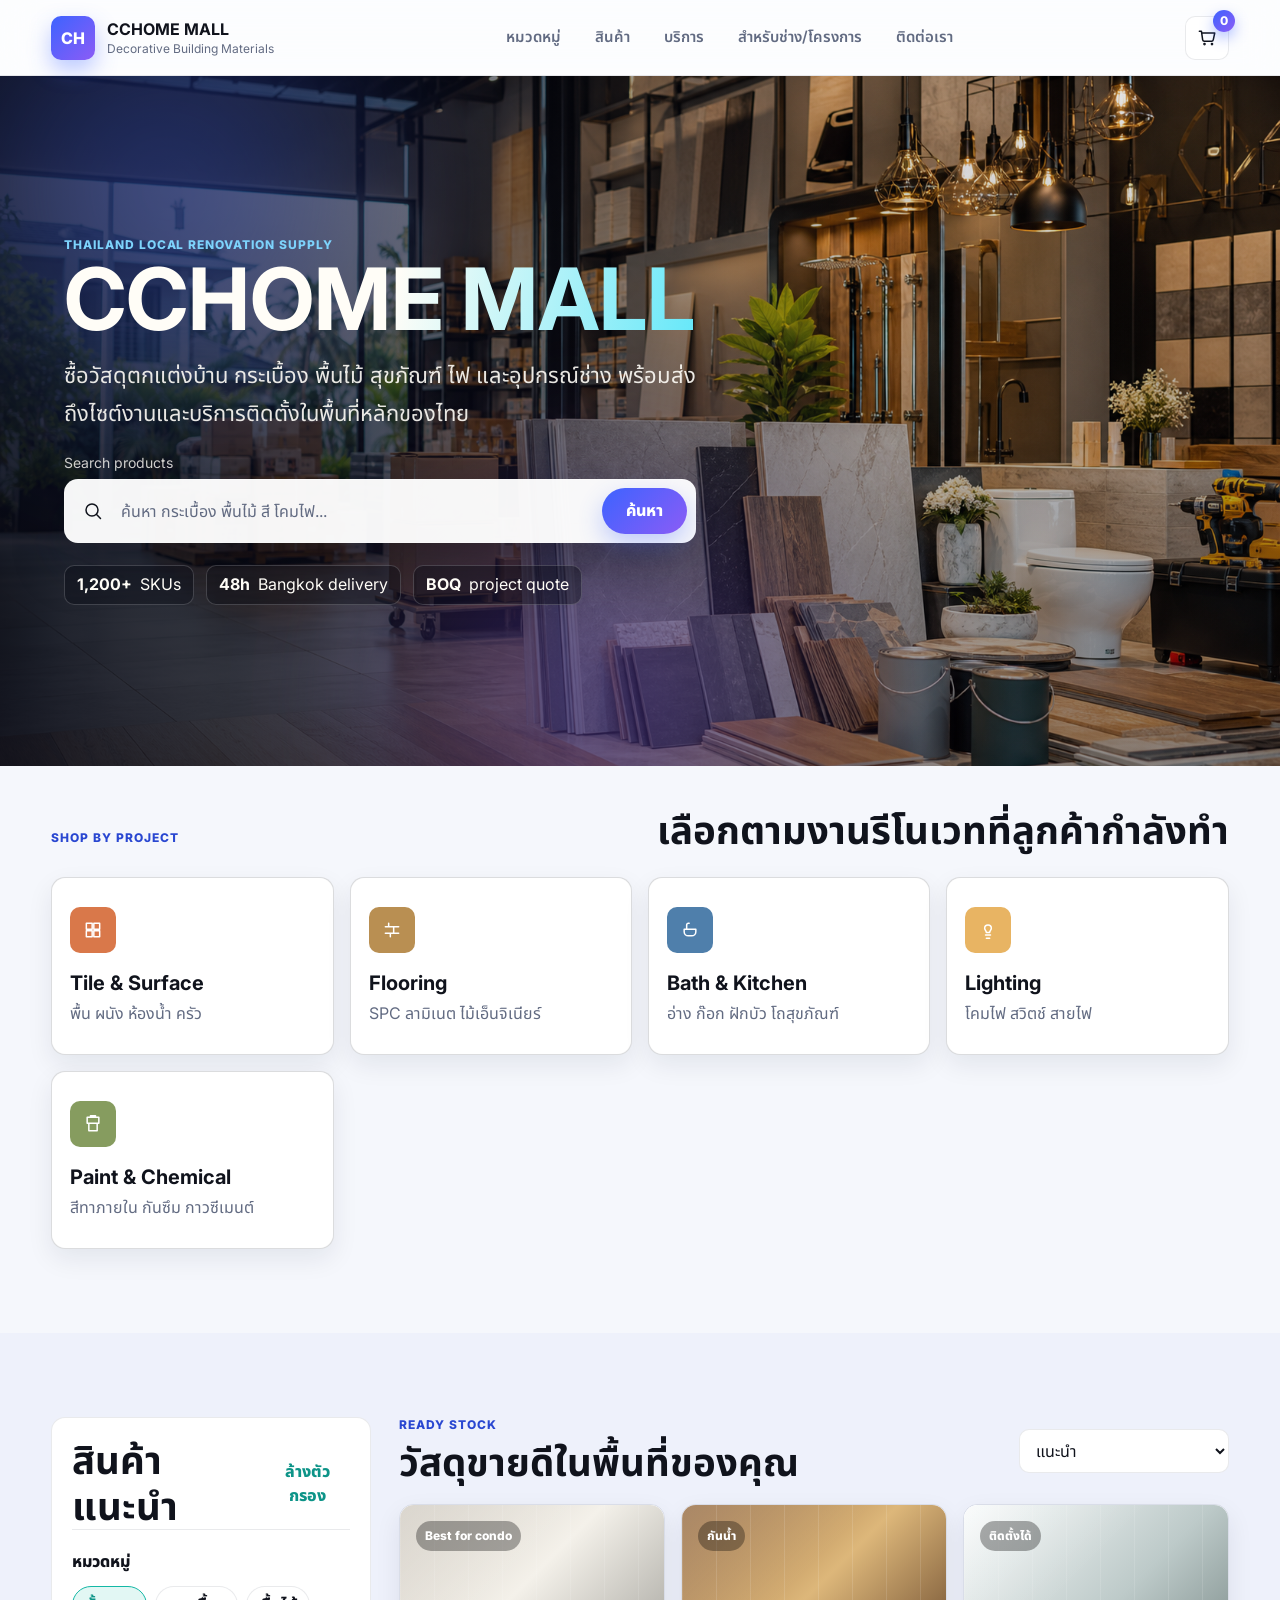
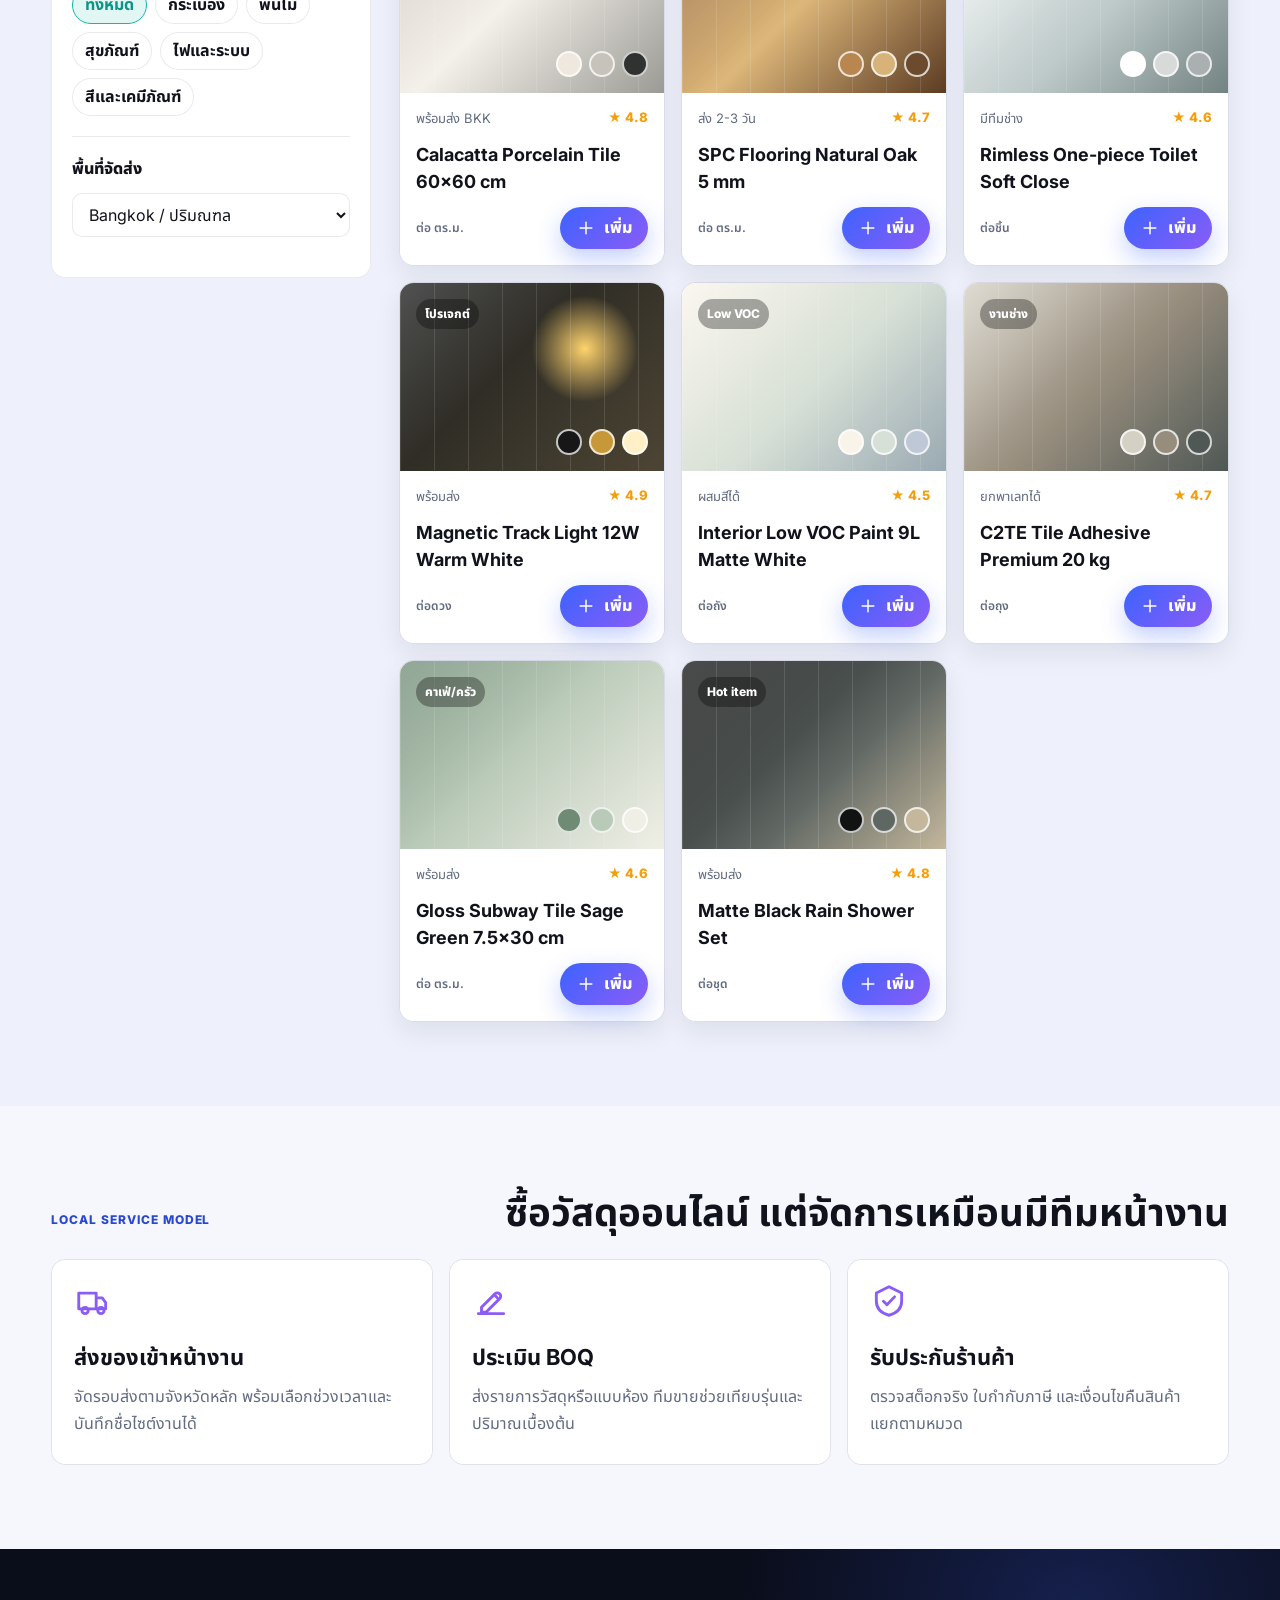
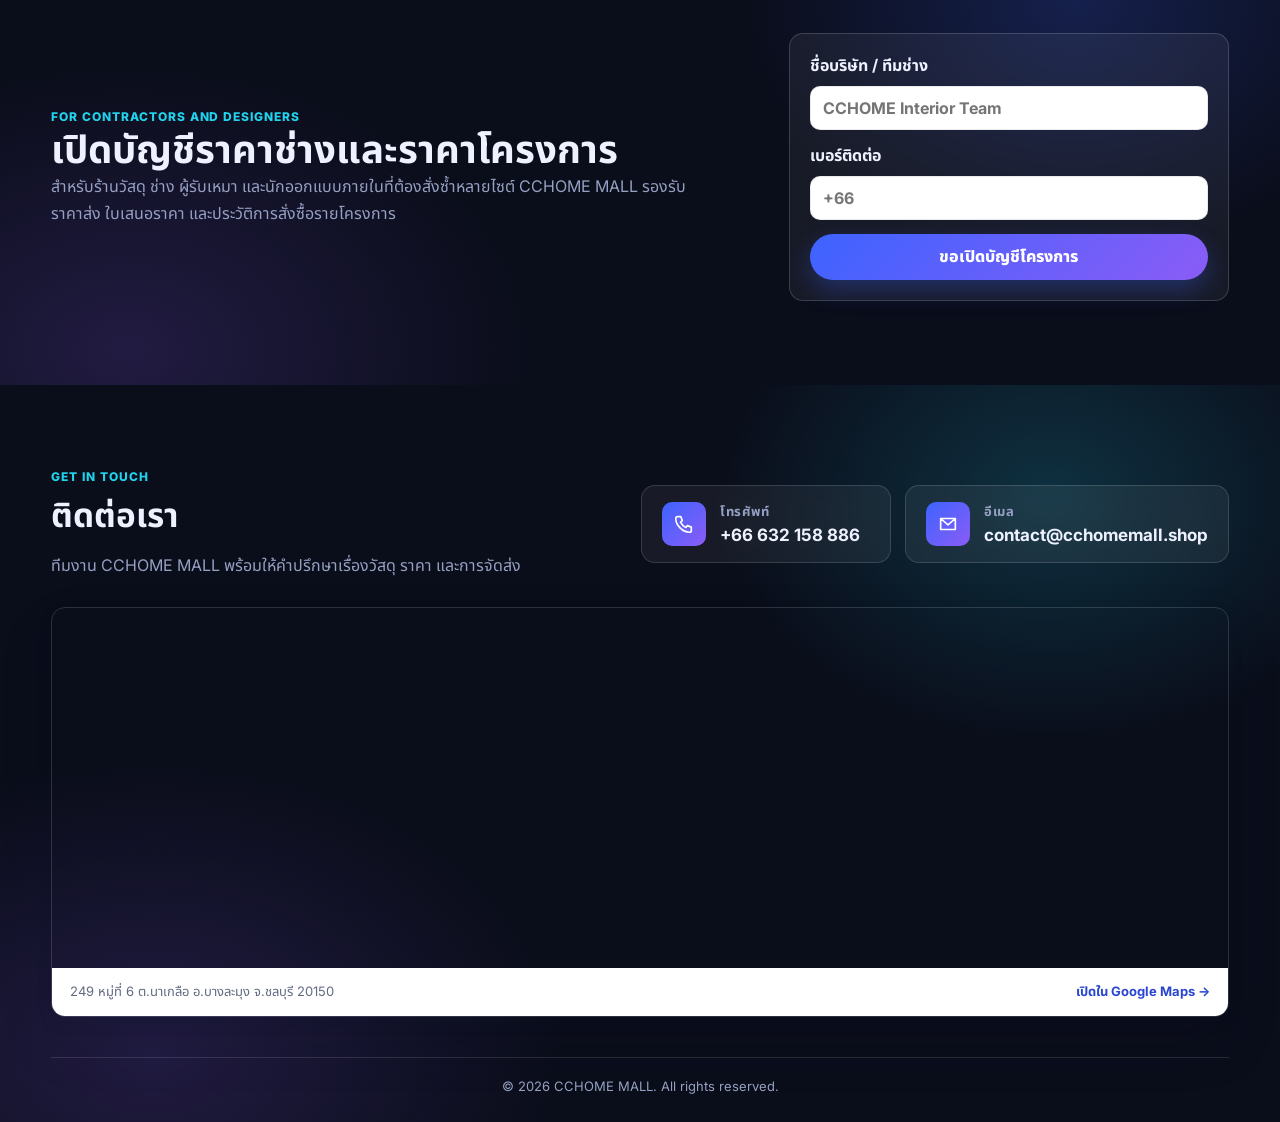
==== commit 487b15cf: "Hide product prices across storefront" ====
--- a/index.html
+++ b/index.html
@@ -98,15 +98,6 @@
           </div>
 
           <div class="filter-group">
-            <span class="filter-label">ช่วงราคา</span>
-            <label class="range-label" for="price-range">
-              <span>สูงสุด</span>
-              <strong data-price-label>฿3,000</strong>
-            </label>
-            <input id="price-range" type="range" min="250" max="3000" step="50" value="3000" data-price-range />
-          </div>
-
-          <div class="filter-group">
             <span class="filter-label">พื้นที่จัดส่ง</span>
             <select data-delivery-zone aria-label="Delivery zone">
               <option value="Bangkok">Bangkok / ปริมณฑล</option>
@@ -125,8 +116,6 @@
             </div>
             <select data-sort aria-label="Sort products">
               <option value="recommended">แนะนำ</option>
-              <option value="price-low">ราคาต่ำไปสูง</option>
-              <option value="price-high">ราคาสูงไปต่ำ</option>
               <option value="rating">คะแนนสูงสุด</option>
             </select>
           </div>
@@ -258,9 +247,7 @@
         </div>
         <div class="cart-items" data-cart-items></div>
         <div class="cart-summary">
-          <div><span>สินค้า</span><strong data-subtotal>฿0</strong></div>
-          <div><span>จัดส่งโดยประมาณ</span><strong data-shipping>฿0</strong></div>
-          <div class="total"><span>รวม</span><strong data-total>฿0</strong></div>
+          <p class="quote-note">ส่งรายการสินค้าให้ทีมงานเพื่อสอบถามราคาและค่าจัดส่ง</p>
 
           <div class="order-form">
             <label>
--- a/styles.css
+++ b/styles.css
@@ -1,27 +1,34 @@
 :root {
-  --ink: #f2f6f3;
-  --muted: #93a89f;
-  --paper: #0b120f;
-  --charcoal: #0e1613;
-  --surface: rgba(255, 255, 255, 0.045);
-  --surface-strong: rgba(255, 255, 255, 0.09);
-  --line: rgba(255, 255, 255, 0.12);
-  --line-strong: rgba(255, 255, 255, 0.24);
-  --teal: #2ee6a8;
-  --teal-dark: #1fa87a;
-  --clay: #d98a52;
-  --gold: #e8b463;
-  --gold-dim: #c9903f;
-  --sky: rgba(46, 230, 168, 0.16);
-  --shadow: 0 20px 60px rgba(0, 0, 0, 0.55);
-  --shadow-soft: 0 10px 26px rgba(0, 0, 0, 0.35);
-  --shadow-lift: 0 26px 56px rgba(0, 0, 0, 0.55), 0 6px 16px rgba(0, 0, 0, 0.35);
-  --shadow-glow: 0 20px 44px rgba(232, 180, 99, 0.28);
+  --ink: #10131c;
+  --muted: #626b82;
+  --paper: #f5f7fc;
+  --surface: #ffffff;
+  --surface-tint: #eef1fb;
+  --line: rgba(16, 24, 45, 0.09);
+  --line-strong: rgba(16, 24, 45, 0.16);
+
+  --blue: #3d63ff;
+  --blue-dim: #2947d1;
+  --violet: #8b5cf6;
+  --cyan: #22d3ee;
+  --teal: #14b8a6;
+  --teal-dark: #0d9488;
+  --star: #f59e0b;
+  --sky: rgba(20, 184, 166, 0.12);
+
+  --dark: #0a0d1a;
+  --on-dark: #eef1ff;
+  --on-dark-muted: #96a0c2;
+
+  --shadow-soft: 0 10px 26px rgba(16, 24, 45, 0.08);
+  --shadow-lift: 0 26px 54px rgba(16, 24, 45, 0.14), 0 6px 16px rgba(16, 24, 45, 0.08);
+  --shadow-glow: 0 16px 40px rgba(61, 99, 255, 0.35);
+
   --radius: 14px;
   --radius-sm: 10px;
   --ease: cubic-bezier(0.16, 1, 0.3, 1);
   --ease-spring: cubic-bezier(0.34, 1.56, 0.64, 1);
-  color-scheme: dark;
+  color-scheme: light;
   font-family: "Inter", "Noto Sans Thai", system-ui, -apple-system, BlinkMacSystemFont, sans-serif;
 }
 
@@ -135,7 +142,7 @@
   min-height: 76px;
   padding: 12px clamp(16px, 4vw, 56px);
   border-bottom: 1px solid var(--line);
-  background: rgba(11, 18, 15, 0.78);
+  background: rgba(255, 255, 255, 0.72);
   backdrop-filter: blur(18px);
   -webkit-backdrop-filter: blur(18px);
   transition: min-height 320ms var(--ease), box-shadow 320ms var(--ease), background 320ms var(--ease);
@@ -143,7 +150,8 @@
 
 .site-header.scrolled {
   min-height: 62px;
-  box-shadow: 0 16px 34px rgba(0, 0, 0, 0.4);
+  background: rgba(255, 255, 255, 0.9);
+  box-shadow: var(--shadow-soft);
 }
 
 .brand {
@@ -159,16 +167,17 @@
   height: 44px;
   place-items: center;
   border-radius: var(--radius-sm);
-  background: linear-gradient(135deg, #16241f, #0b1512);
-  border: 1px solid var(--line);
-  color: var(--gold);
+  background: linear-gradient(135deg, var(--blue), var(--violet));
+  color: #fff;
   font-weight: 800;
   letter-spacing: 0;
-  transition: transform 420ms var(--ease-spring);
+  box-shadow: 0 10px 22px rgba(61, 99, 255, 0.35);
+  transition: transform 420ms var(--ease-spring), box-shadow 420ms var(--ease);
 }
 
 .brand:hover .brand-mark {
   transform: rotate(-6deg) scale(1.06);
+  box-shadow: 0 14px 30px rgba(61, 99, 255, 0.45);
 }
 
 .brand strong,
@@ -208,7 +217,7 @@
   right: 0;
   bottom: 0;
   height: 2px;
-  background: var(--gold);
+  background: linear-gradient(90deg, var(--blue), var(--violet));
   transform: scaleX(0);
   transform-origin: right;
   transition: transform 360ms var(--ease);
@@ -241,7 +250,7 @@
 .icon-button:hover,
 .cart-button:hover {
   transform: translateY(-2px);
-  border-color: var(--gold);
+  border-color: var(--blue);
   box-shadow: var(--shadow-soft);
 }
 
@@ -258,10 +267,11 @@
   height: 22px;
   place-items: center;
   border-radius: 999px;
-  background: var(--clay);
-  color: #241505;
+  background: linear-gradient(135deg, var(--blue), var(--violet));
+  color: #fff;
   font-size: 12px;
   font-weight: 800;
+  box-shadow: 0 6px 14px rgba(61, 99, 255, 0.4);
   transition: transform 320ms var(--ease-spring);
 }
 
@@ -287,7 +297,7 @@
   display: grid;
   align-items: center;
   overflow: hidden;
-  background: var(--charcoal);
+  background: var(--dark);
 }
 
 .hero img {
@@ -312,7 +322,7 @@
   position: absolute;
   inset: 0;
   background:
-    linear-gradient(90deg, rgba(11, 18, 17, 0.86), rgba(11, 18, 17, 0.56) 36%, rgba(11, 18, 17, 0.08) 72%),
+    linear-gradient(90deg, rgba(8, 10, 22, 0.86), rgba(8, 10, 22, 0.56) 36%, rgba(8, 10, 22, 0.1) 72%),
     linear-gradient(0deg, rgba(0, 0, 0, 0.38), rgba(0, 0, 0, 0));
 }
 
@@ -332,20 +342,20 @@
   height: 46vw;
   border-radius: 50%;
   filter: blur(80px);
-  opacity: 0.32;
+  opacity: 0.4;
   animation: drift 16s var(--ease) infinite alternate;
 }
 
 .hero-glow::before {
   top: -14vw;
   left: -10vw;
-  background: radial-gradient(circle, var(--gold), transparent 70%);
+  background: radial-gradient(circle, var(--blue), transparent 70%);
 }
 
 .hero-glow::after {
   bottom: -18vw;
   left: 24vw;
-  background: radial-gradient(circle, var(--teal), transparent 70%);
+  background: radial-gradient(circle, var(--violet), transparent 70%);
   animation-delay: -8s;
 }
 
@@ -404,20 +414,25 @@
 
 .eyebrow {
   margin: 0 0 8px;
-  color: var(--clay);
+  color: var(--blue-dim);
   font-size: 12px;
   font-weight: 800;
   letter-spacing: 0.08em;
   text-transform: uppercase;
 }
 
+.trade-section .eyebrow,
+.contact-band .eyebrow {
+  color: var(--cyan);
+}
+
 .hero .eyebrow {
-  color: var(--gold);
+  color: #7dd3fc;
 }
 
 .hero h1 {
   margin: 0;
-  background: linear-gradient(100deg, #fffdf7 30%, var(--gold) 55%, #fffdf7 78%);
+  background: linear-gradient(100deg, #fffdf7 22%, #67e8f9 42%, #a78bfa 58%, #fffdf7 80%);
   background-size: 240% 100%;
   background-clip: text;
   -webkit-background-clip: text;
@@ -466,19 +481,17 @@
   gap: 12px;
   min-height: 62px;
   padding: 8px 8px 8px 18px;
-  border: 1px solid var(--line-strong);
+  border: 1px solid rgba(255, 255, 255, 0.22);
   border-radius: var(--radius);
-  background: rgba(255, 255, 255, 0.08);
-  backdrop-filter: blur(16px);
-  -webkit-backdrop-filter: blur(16px);
+  background: rgba(255, 255, 255, 0.96);
   color: var(--ink);
-  box-shadow: var(--shadow);
+  box-shadow: 0 20px 50px rgba(8, 10, 22, 0.4);
   transition: box-shadow 320ms var(--ease), transform 320ms var(--ease), border-color 320ms var(--ease);
 }
 
 .search-row:focus-within {
-  box-shadow: 0 24px 56px rgba(0, 0, 0, 0.4), 0 0 0 3px rgba(232, 180, 99, 0.35);
-  border-color: rgba(232, 180, 99, 0.45);
+  box-shadow: 0 24px 56px rgba(8, 10, 22, 0.45), 0 0 0 3px rgba(61, 99, 255, 0.4);
+  border-color: rgba(61, 99, 255, 0.5);
   transform: translateY(-2px);
 }
 
@@ -497,28 +510,55 @@
 
 .search-row button,
 .trade-form button,
-.cart-summary button {
+.cart-summary button,
+.add-button {
+  position: relative;
+  overflow: hidden;
+  isolation: isolate;
   min-height: 46px;
   border: 0;
-  border-radius: var(--radius-sm);
-  background: linear-gradient(135deg, var(--gold), var(--gold-dim));
-  color: #241505;
+  border-radius: 999px;
+  background: linear-gradient(135deg, var(--blue), var(--violet));
+  color: #fff;
   font-weight: 800;
+  box-shadow: 0 10px 24px rgba(61, 99, 255, 0.3);
   transition: transform 240ms var(--ease-spring), box-shadow 240ms var(--ease), filter 240ms var(--ease);
+}
+
+.search-row button::after,
+.trade-form button::after,
+.cart-summary button::after,
+.add-button::after {
+  content: "";
+  position: absolute;
+  inset: 0;
+  background: linear-gradient(120deg, transparent 32%, rgba(255, 255, 255, 0.55) 50%, transparent 68%);
+  transform: translateX(-130%);
+  transition: transform 650ms var(--ease);
+}
+
+.search-row button:hover::after,
+.trade-form button:hover::after,
+.cart-summary button:hover::after,
+.add-button:hover::after {
+  transform: translateX(130%);
 }
 
 .search-row button:hover,
 .trade-form button:hover,
-.cart-summary button:hover {
+.cart-summary button:hover,
+.add-button:hover {
   box-shadow: var(--shadow-glow);
   transform: translateY(-2px);
-  filter: brightness(1.08);
+  filter: brightness(1.05);
 }
 
 .search-row button:active,
 .trade-form button:active,
-.cart-summary button:active {
-  transform: translateY(0) scale(0.97);
+.cart-summary button:active,
+.add-button:active,
+.add-button.pop {
+  transform: translateY(0) scale(0.96);
 }
 
 .search-row button {
@@ -540,7 +580,7 @@
   padding: 8px 12px;
   border: 1px solid rgba(255, 255, 255, 0.18);
   border-radius: var(--radius-sm);
-  background: rgba(0, 0, 0, 0.28);
+  background: rgba(8, 10, 22, 0.4);
   backdrop-filter: blur(6px);
   -webkit-backdrop-filter: blur(6px);
   transition: transform 320ms var(--ease-spring), background 320ms var(--ease), border-color 320ms var(--ease);
@@ -548,8 +588,8 @@
 
 .hero-stats span:hover {
   transform: translateY(-3px);
-  background: rgba(0, 0, 0, 0.4);
-  border-color: rgba(232, 180, 99, 0.55);
+  background: rgba(8, 10, 22, 0.55);
+  border-color: rgba(61, 99, 255, 0.55);
 }
 
 .quick-shop,
@@ -591,22 +631,46 @@
 }
 
 .category-card {
+  position: relative;
+  isolation: isolate;
   min-height: 178px;
   padding: 18px;
   border: 1px solid var(--line);
   border-radius: var(--radius);
-  background: var(--surface);
   color: var(--ink);
   text-align: left;
   box-shadow: var(--shadow-soft);
-  transition: transform 380ms var(--ease), box-shadow 380ms var(--ease), border-color 380ms var(--ease), background 380ms var(--ease);
+  transition: transform 380ms var(--ease), box-shadow 380ms var(--ease), border-color 380ms var(--ease);
+}
+
+.category-card::before {
+  content: "";
+  position: absolute;
+  inset: -1.5px;
+  z-index: -2;
+  border-radius: calc(var(--radius) + 2px);
+  background: linear-gradient(135deg, var(--blue), var(--violet), var(--cyan));
+  opacity: 0;
+  transition: opacity 420ms var(--ease);
+}
+
+.category-card::after {
+  content: "";
+  position: absolute;
+  inset: 0;
+  z-index: -1;
+  border-radius: var(--radius);
+  background: var(--surface);
 }
 
 .category-card:hover {
   transform: translateY(-6px);
-  border-color: var(--line-strong);
-  background: var(--surface-strong);
+  border-color: transparent;
   box-shadow: var(--shadow-lift);
+}
+
+.category-card:hover::before {
+  opacity: 1;
 }
 
 .category-card .category-icon {
@@ -639,7 +703,7 @@
   grid-template-columns: minmax(260px, 320px) 1fr;
   gap: 28px;
   align-items: start;
-  background: var(--charcoal);
+  background: var(--surface-tint);
 }
 
 .filter-panel {
@@ -663,7 +727,7 @@
 .text-button {
   border: 0;
   background: transparent;
-  color: var(--teal);
+  color: var(--teal-dark);
   font-weight: 800;
   transition: transform 240ms var(--ease-spring);
 }
@@ -709,7 +773,7 @@
 .chip.active {
   border-color: var(--teal);
   background: var(--sky);
-  color: var(--teal);
+  color: var(--teal-dark);
 }
 
 .range-label {
@@ -719,7 +783,7 @@
 }
 
 input[type="range"] {
-  accent-color: var(--teal);
+  accent-color: var(--blue);
 }
 
 select,
@@ -746,8 +810,8 @@
 .order-form input:focus,
 .order-form textarea:focus {
   outline: none;
-  border-color: var(--teal);
-  box-shadow: 0 0 0 3px rgba(46, 230, 168, 0.18);
+  border-color: var(--blue);
+  box-shadow: 0 0 0 3px rgba(61, 99, 255, 0.16);
 }
 
 .product-zone {
@@ -769,20 +833,43 @@
 }
 
 .product-card {
-  display: grid;
-  overflow: hidden;
+  position: relative;
+  isolation: isolate;
+  display: grid;
   border: 1px solid var(--line);
   border-radius: var(--radius);
+  box-shadow: var(--shadow-soft);
+  transition: transform 420ms var(--ease), box-shadow 420ms var(--ease), border-color 420ms var(--ease);
+}
+
+.product-card::before {
+  content: "";
+  position: absolute;
+  inset: -1.5px;
+  z-index: -2;
+  border-radius: calc(var(--radius) + 2px);
+  background: linear-gradient(135deg, var(--blue), var(--violet), var(--cyan));
+  opacity: 0;
+  transition: opacity 420ms var(--ease);
+}
+
+.product-card::after {
+  content: "";
+  position: absolute;
+  inset: 0;
+  z-index: -1;
+  border-radius: var(--radius);
   background: var(--surface);
-  box-shadow: var(--shadow-soft);
-  transition: transform 420ms var(--ease), box-shadow 420ms var(--ease), border-color 420ms var(--ease), background 420ms var(--ease);
 }
 
 .product-card:hover {
   transform: translateY(-8px);
-  border-color: var(--line-strong);
-  background: var(--surface-strong);
+  border-color: transparent;
   box-shadow: var(--shadow-lift);
+}
+
+.product-card:hover::before {
+  opacity: 1;
 }
 
 .product-visual {
@@ -791,6 +878,7 @@
   padding: 16px;
   background: var(--tile-bg);
   color: #fff;
+  border-radius: var(--radius) var(--radius) 0 0;
   overflow: hidden;
 }
 
@@ -864,7 +952,7 @@
 }
 
 .rating {
-  color: var(--gold);
+  color: var(--star);
   font-weight: 800;
 }
 
@@ -878,6 +966,10 @@
 .price {
   font-size: 22px;
   font-weight: 900;
+  background: linear-gradient(120deg, var(--blue), var(--violet));
+  background-clip: text;
+  -webkit-background-clip: text;
+  -webkit-text-fill-color: transparent;
 }
 
 .unit {
@@ -892,24 +984,7 @@
   align-items: center;
   gap: 8px;
   min-height: 42px;
-  padding: 0 14px;
-  border: 0;
-  border-radius: var(--radius-sm);
-  background: linear-gradient(135deg, var(--gold), var(--gold-dim));
-  color: #241505;
-  font-weight: 800;
-  transition: transform 240ms var(--ease-spring), box-shadow 240ms var(--ease), filter 240ms var(--ease);
-}
-
-.add-button:hover {
-  box-shadow: var(--shadow-glow);
-  transform: translateY(-2px);
-  filter: brightness(1.08);
-}
-
-.add-button:active,
-.add-button.pop {
-  transform: scale(0.94);
+  padding: 0 16px;
 }
 
 .add-button svg {
@@ -925,12 +1000,12 @@
   padding: 42px;
   border: 1px dashed var(--line-strong);
   border-radius: var(--radius);
-  background: rgba(255, 255, 255, 0.04);
+  background: var(--surface);
   text-align: center;
 }
 
 .service-band {
-  background: var(--surface);
+  background: var(--paper);
 }
 
 .service-grid {
@@ -942,25 +1017,49 @@
 }
 
 .service-grid article {
+  position: relative;
+  isolation: isolate;
   min-height: 206px;
   padding: 22px;
   border: 1px solid var(--line);
   border-radius: var(--radius);
+  transition: transform 380ms var(--ease), box-shadow 380ms var(--ease), border-color 380ms var(--ease);
+}
+
+.service-grid article::before {
+  content: "";
+  position: absolute;
+  inset: -1.5px;
+  z-index: -2;
+  border-radius: calc(var(--radius) + 2px);
+  background: linear-gradient(135deg, var(--blue), var(--violet), var(--cyan));
+  opacity: 0;
+  transition: opacity 420ms var(--ease);
+}
+
+.service-grid article::after {
+  content: "";
+  position: absolute;
+  inset: 0;
+  z-index: -1;
+  border-radius: var(--radius);
   background: var(--surface);
-  transition: transform 380ms var(--ease), box-shadow 380ms var(--ease), border-color 380ms var(--ease), background 380ms var(--ease);
 }
 
 .service-grid article:hover {
   transform: translateY(-6px);
-  border-color: var(--line-strong);
-  background: var(--surface-strong);
+  border-color: transparent;
   box-shadow: var(--shadow-lift);
+}
+
+.service-grid article:hover::before {
+  opacity: 1;
 }
 
 .service-grid svg {
   width: 38px;
   height: 38px;
-  color: var(--clay);
+  color: var(--violet);
   transition: transform 380ms var(--ease-spring);
 }
 
@@ -973,8 +1072,7 @@
   font-size: 22px;
 }
 
-.service-grid p,
-.trade-section p {
+.service-grid p {
   margin: 0;
   color: var(--muted);
   line-height: 1.7;
@@ -986,21 +1084,24 @@
   gap: clamp(28px, 6vw, 80px);
   align-items: center;
   background:
-    radial-gradient(560px 420px at 84% 12%, rgba(46, 230, 168, 0.1), transparent 60%),
-    radial-gradient(680px 480px at 10% 92%, rgba(232, 180, 99, 0.09), transparent 60%),
-    var(--charcoal);
-  color: var(--ink);
+    radial-gradient(560px 420px at 84% 12%, rgba(61, 99, 255, 0.22), transparent 60%),
+    radial-gradient(680px 480px at 10% 92%, rgba(139, 92, 246, 0.18), transparent 60%),
+    var(--dark);
+  color: var(--on-dark);
 }
 
 .trade-section p {
   max-width: 700px;
+  margin: 0;
+  color: var(--on-dark-muted);
+  line-height: 1.7;
 }
 
 .trade-form {
   display: grid;
   gap: 14px;
   padding: 20px;
-  border: 1px solid var(--line-strong);
+  border: 1px solid rgba(255, 255, 255, 0.16);
   border-radius: var(--radius);
   background: rgba(255, 255, 255, 0.06);
   backdrop-filter: blur(14px);
@@ -1010,7 +1111,7 @@
 .trade-form label {
   display: grid;
   gap: 8px;
-  color: var(--ink);
+  color: var(--on-dark);
   font-weight: 700;
 }
 
@@ -1022,10 +1123,10 @@
 .contact-band {
   padding: clamp(42px, 7vw, 84px) clamp(16px, 4vw, 56px) 28px;
   background:
-    radial-gradient(560px 420px at 82% 15%, rgba(46, 230, 168, 0.1), transparent 60%),
-    radial-gradient(680px 480px at 12% 90%, rgba(232, 180, 99, 0.08), transparent 60%),
-    var(--charcoal);
-  color: var(--ink);
+    radial-gradient(560px 420px at 82% 15%, rgba(34, 211, 238, 0.18), transparent 60%),
+    radial-gradient(680px 480px at 12% 90%, rgba(139, 92, 246, 0.18), transparent 60%),
+    var(--dark);
+  color: var(--on-dark);
 }
 
 .contact-band.is-page {
@@ -1064,7 +1165,7 @@
 .contact-copy {
   max-width: 480px;
   margin: 10px 0 0;
-  color: var(--muted);
+  color: var(--on-dark-muted);
   line-height: 1.7;
 }
 
@@ -1080,9 +1181,9 @@
   gap: 14px;
   min-width: 250px;
   padding: 16px 20px;
-  border: 1px solid var(--line);
+  border: 1px solid rgba(255, 255, 255, 0.14);
   border-radius: var(--radius);
-  background: var(--surface);
+  background: rgba(255, 255, 255, 0.06);
   backdrop-filter: blur(8px);
   -webkit-backdrop-filter: blur(8px);
   transition: transform 320ms var(--ease-spring), background 320ms var(--ease), border-color 320ms var(--ease);
@@ -1090,8 +1191,8 @@
 
 .contact-card:hover {
   transform: translateY(-4px);
-  background: var(--surface-strong);
-  border-color: var(--gold);
+  background: rgba(255, 255, 255, 0.1);
+  border-color: var(--cyan);
 }
 
 .contact-icon {
@@ -1101,8 +1202,8 @@
   height: 44px;
   place-items: center;
   border-radius: var(--radius-sm);
-  background: linear-gradient(135deg, var(--gold), var(--clay));
-  color: #22190a;
+  background: linear-gradient(135deg, var(--blue), var(--violet));
+  color: #fff;
 }
 
 .contact-icon svg {
@@ -1114,7 +1215,7 @@
   display: block;
   font-size: 13px;
   font-weight: 700;
-  color: var(--muted);
+  color: var(--on-dark-muted);
   text-transform: uppercase;
   letter-spacing: 0.04em;
 }
@@ -1129,16 +1230,15 @@
 .contact-map {
   max-width: 1180px;
   margin: 28px auto 0;
-  border: 1px solid var(--line);
+  border: 1px solid rgba(255, 255, 255, 0.14);
   border-radius: var(--radius);
   overflow: hidden;
-  box-shadow: var(--shadow-soft);
+  box-shadow: var(--shadow-lift);
   transition: border-color 320ms var(--ease), box-shadow 320ms var(--ease);
 }
 
 .contact-map:hover {
-  border-color: var(--line-strong);
-  box-shadow: var(--shadow-lift);
+  border-color: var(--cyan);
 }
 
 .contact-map iframe {
@@ -1164,7 +1264,7 @@
   display: inline-flex;
   align-items: center;
   gap: 6px;
-  color: var(--teal);
+  color: var(--blue-dim);
   font-weight: 700;
   transition: transform 240ms var(--ease-spring);
 }
@@ -1177,8 +1277,8 @@
   max-width: 1180px;
   margin: 40px auto 0;
   padding-top: 20px;
-  border-top: 1px solid var(--line);
-  color: var(--muted);
+  border-top: 1px solid rgba(255, 255, 255, 0.12);
+  color: var(--on-dark-muted);
   font-size: 13px;
   text-align: center;
 }
@@ -1199,7 +1299,7 @@
 .cart-backdrop {
   position: absolute;
   inset: 0;
-  background: rgba(5, 9, 8, 0.6);
+  background: rgba(8, 10, 22, 0.5);
   opacity: 0;
   transition: opacity 420ms var(--ease);
 }
@@ -1216,11 +1316,8 @@
   grid-template-rows: auto 1fr auto;
   width: min(460px, 100%);
   height: 100%;
-  background: #101917;
-  border-left: 1px solid var(--line);
-  backdrop-filter: blur(24px);
-  -webkit-backdrop-filter: blur(24px);
-  box-shadow: -18px 0 50px rgba(0, 0, 0, 0.4);
+  background: var(--surface);
+  box-shadow: -18px 0 50px rgba(8, 10, 22, 0.3);
   transform: translateX(100%);
   transition: transform 460ms var(--ease);
 }
@@ -1271,7 +1368,7 @@
 .qty button {
   height: 34px;
   border: 0;
-  background: var(--surface);
+  background: var(--surface-tint);
   color: var(--ink);
   font-weight: 900;
   transition: background 200ms var(--ease), color 200ms var(--ease);
@@ -1279,7 +1376,7 @@
 
 .qty button:hover {
   background: var(--sky);
-  color: var(--teal);
+  color: var(--teal-dark);
 }
 
 .qty span {
@@ -1292,6 +1389,12 @@
   gap: 12px;
   padding: 22px;
   border-top: 1px solid var(--line);
+}
+
+.quote-note {
+  margin: 0;
+  color: var(--muted);
+  line-height: 1.6;
 }
 
 .cart-summary div {
@@ -1332,9 +1435,9 @@
   min-width: min(360px, calc(100vw - 32px));
   padding: 12px 16px;
   border-radius: var(--radius-sm);
-  background: #101917;
-  border: 1px solid var(--line-strong);
-  color: var(--ink);
+  background: var(--dark);
+  border: 1px solid rgba(255, 255, 255, 0.14);
+  color: var(--on-dark);
   opacity: 0;
   pointer-events: none;
   transition: 380ms var(--ease-spring);
@@ -1395,8 +1498,8 @@
 
   .hero-overlay {
     background:
-      linear-gradient(0deg, rgba(11, 18, 17, 0.92), rgba(11, 18, 17, 0.5) 55%, rgba(11, 18, 17, 0.12)),
-      linear-gradient(90deg, rgba(11, 18, 17, 0.42), rgba(11, 18, 17, 0.06));
+      linear-gradient(0deg, rgba(8, 10, 22, 0.92), rgba(8, 10, 22, 0.5) 55%, rgba(8, 10, 22, 0.12)),
+      linear-gradient(90deg, rgba(8, 10, 22, 0.42), rgba(8, 10, 22, 0.06));
   }
 
   .hero-content {
